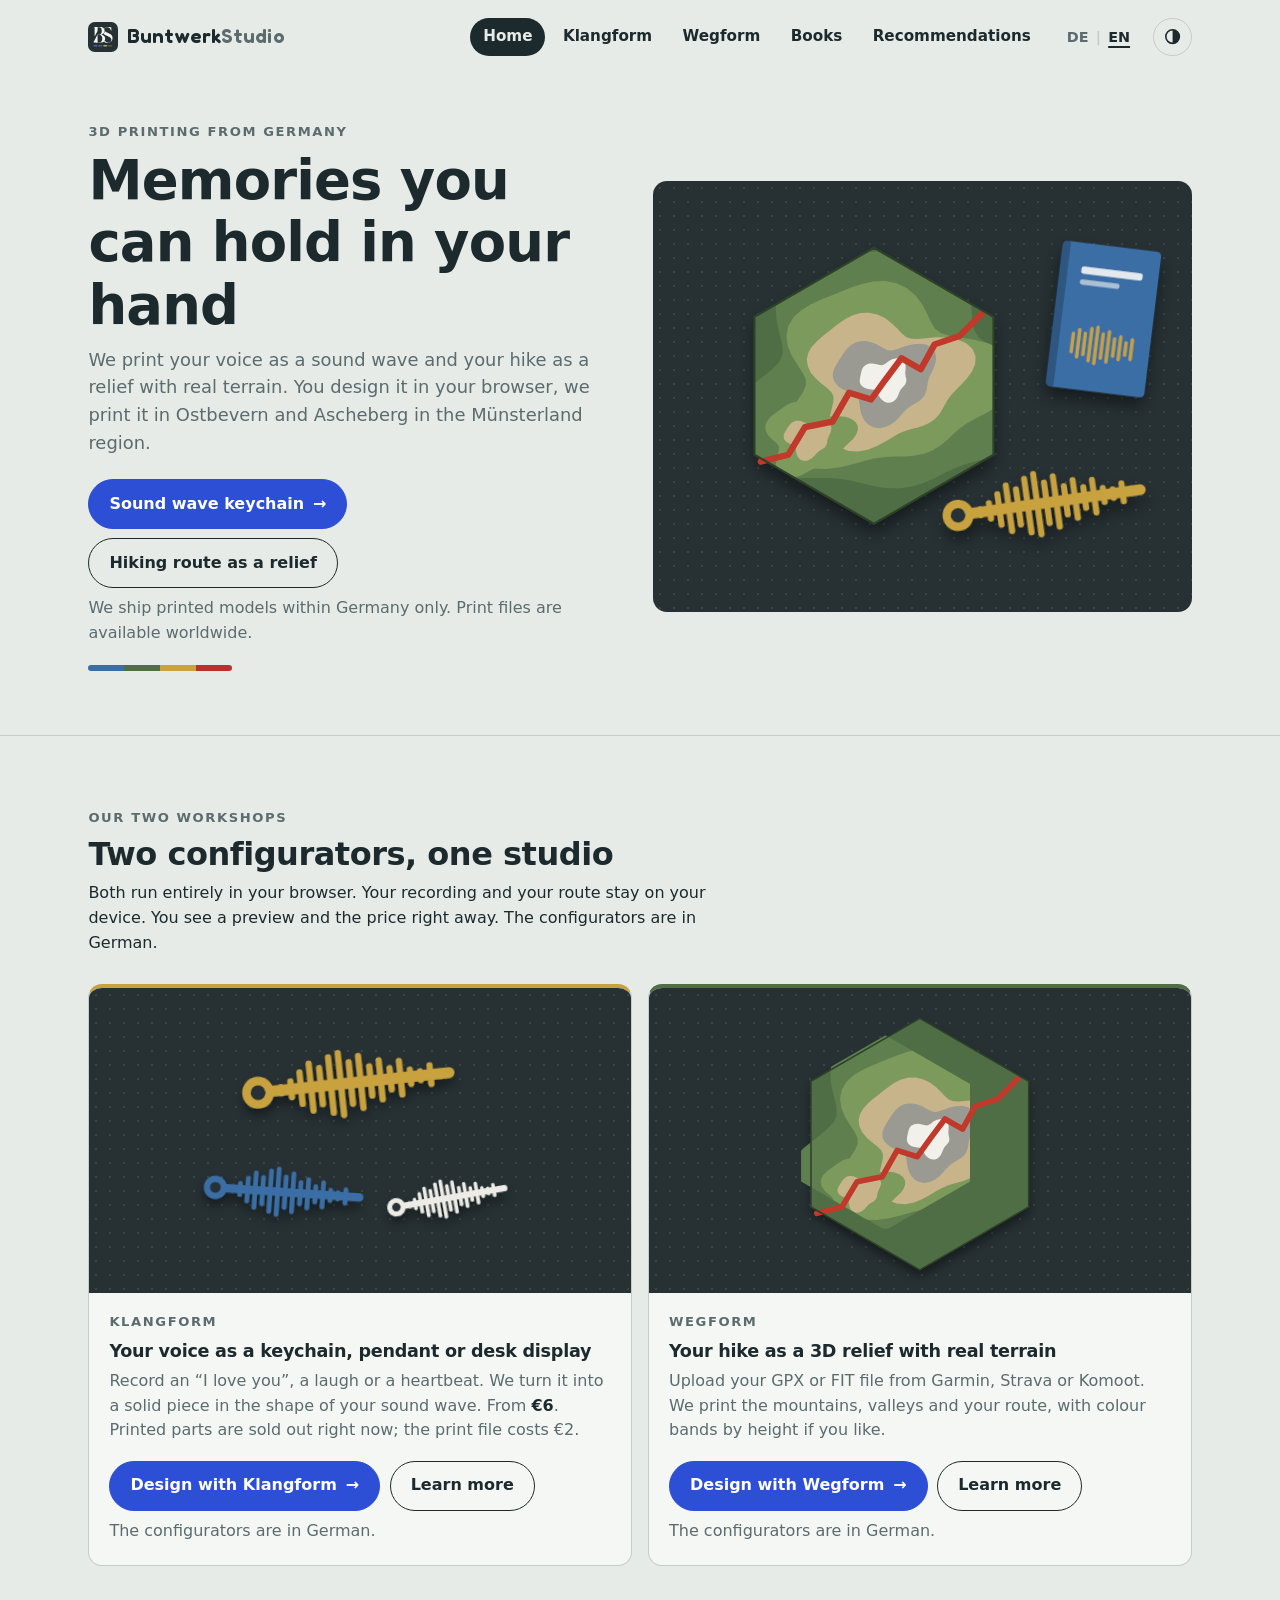
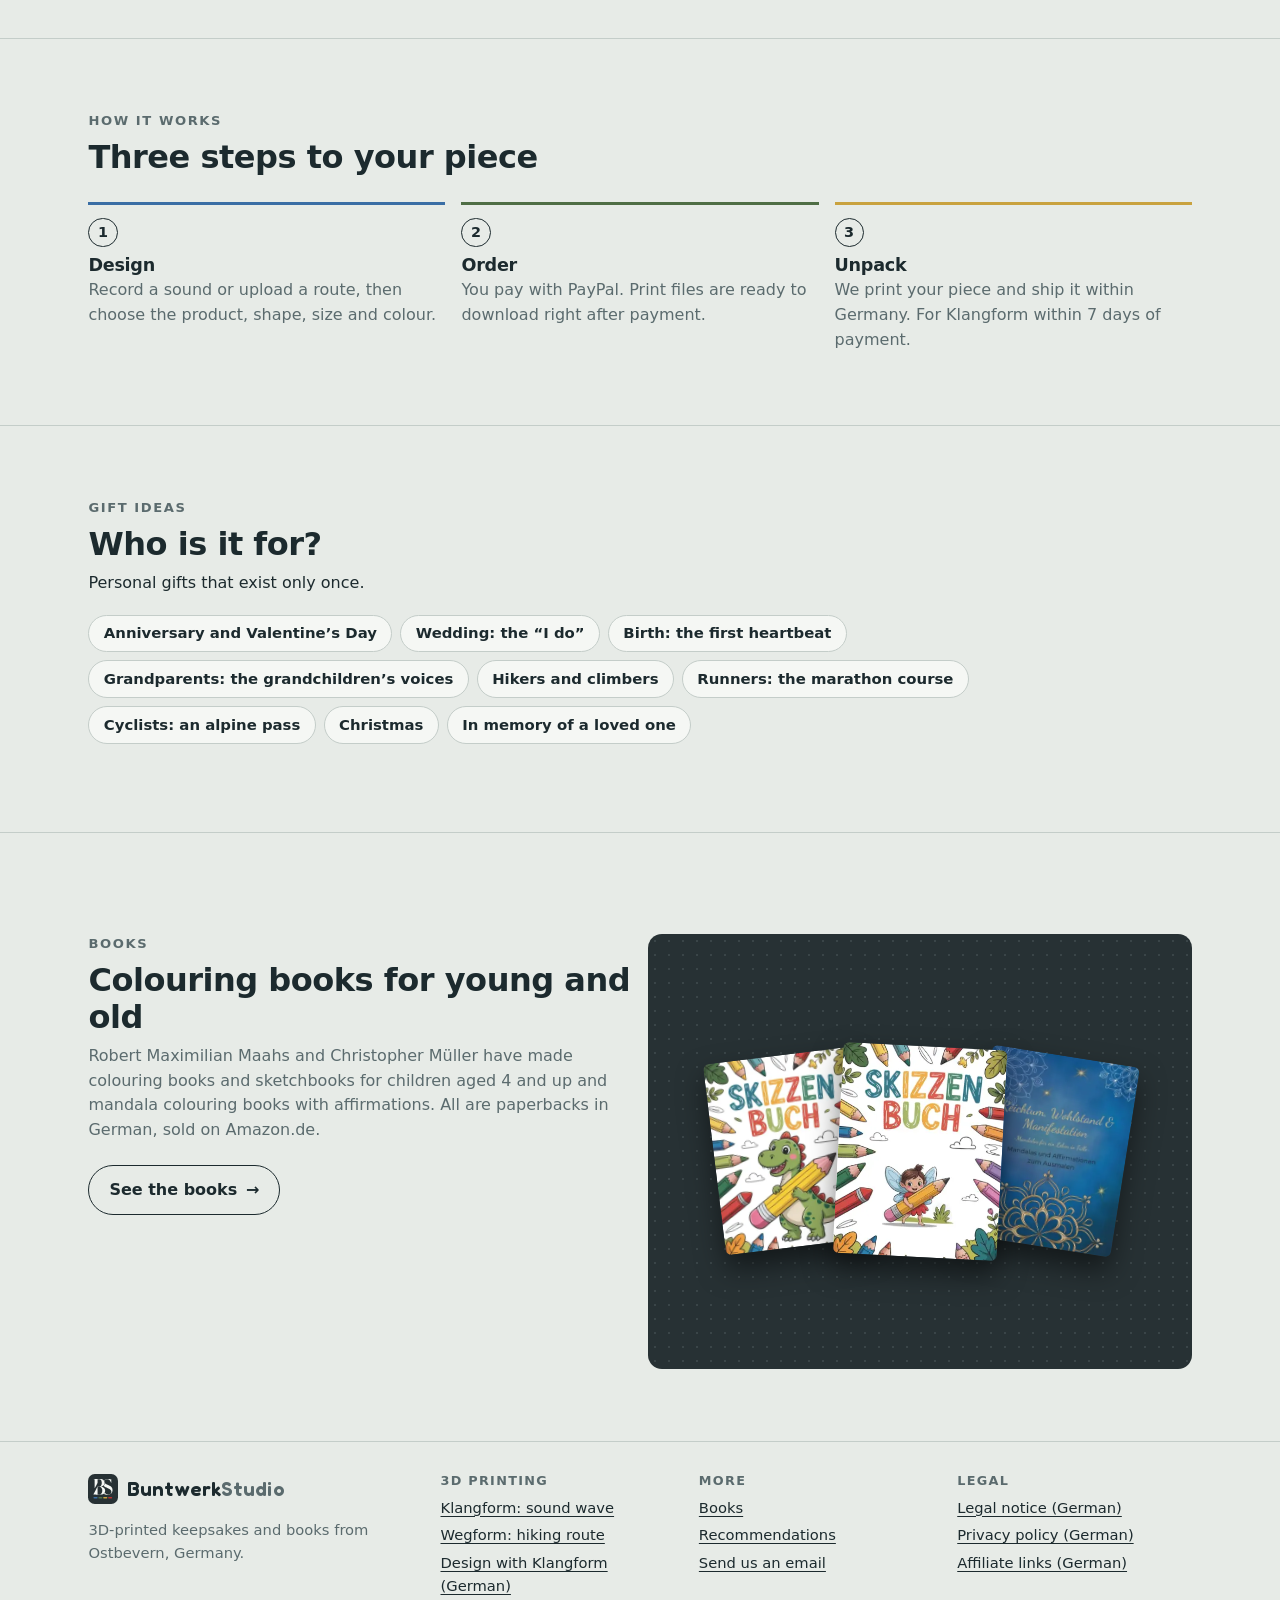
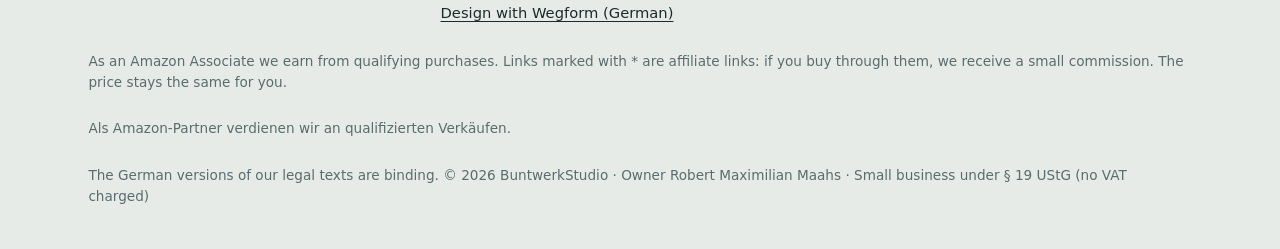
==== en/index.html @ b264e9e4 "B7: Englische Seiten unter /en/, Schalter DE | EN (js/sprache.js), hreflang und Sitemap (= Klangform" ====
<!doctype html>
<html lang="en">
<head>
  <meta charset="utf-8">
  <meta name="viewport" content="width=device-width, initial-scale=1">
  <meta http-equiv="Content-Security-Policy" content="default-src 'self'; img-src 'self' data:; style-src 'self'; script-src 'self'; font-src 'self'; form-action 'none'; base-uri 'self'">
  <meta name="referrer" content="strict-origin-when-cross-origin">
  <title>BuntwerkStudio – sound waves and hiking routes as 3D prints</title>
  <meta name="description" content="Personalised 3D-printed gifts from Germany: your voice as a sound wave keychain (Klangform) and your hiking route as a 3D relief (Wegform). Plus colouring books for children and adults.">
  <meta name="robots" content="index, follow, max-image-preview:large">
  <link rel="canonical" href="https://buntwerkstudio.github.io/en/">
  <link rel="alternate" hreflang="de" href="https://buntwerkstudio.github.io/">
  <link rel="alternate" hreflang="en" href="https://buntwerkstudio.github.io/en/">
  <link rel="alternate" hreflang="x-default" href="https://buntwerkstudio.github.io/">
  <meta property="og:type" content="website">
  <meta property="og:locale" content="en_GB">
  <meta property="og:site_name" content="BuntwerkStudio">
  <meta property="og:title" content="BuntwerkStudio – sound waves and hiking routes as 3D prints">
  <meta property="og:description" content="Personalised 3D-printed gifts from Germany: your voice as a sound wave keychain (Klangform) and your hiking route as a 3D relief (Wegform). Plus colouring books for children and adults.">
  <meta property="og:url" content="https://buntwerkstudio.github.io/en/">
  <meta property="og:image" content="https://buntwerkstudio.github.io/img/vorschau.png">
  <meta property="og:image:width" content="1200">
  <meta property="og:image:height" content="630">
  <meta name="twitter:card" content="summary_large_image">
  <meta name="theme-color" content="#273134">
  <link rel="icon" href="/img/logo.svg">
  <link rel="preload" href="../fonts/fredoka-600.woff" as="font" type="font/woff" crossorigin>
  <script src="../js/thema.js"></script>
  <link rel="stylesheet" href="../css/style.css">
  <script type="application/ld+json">{"@context":"https://schema.org","@type":"Organization","@id":"https://buntwerkstudio.github.io/#organisation","name":"BuntwerkStudio","url":"https://buntwerkstudio.github.io/","logo":"https://buntwerkstudio.github.io/img/logo.png","email":"buntwerkstudio@gmail.com","founder":{"@type":"Person","name":"Robert Maximilian Maahs"},"address":{"@type":"PostalAddress","streetAddress":"Zum Fuchsbau 7","postalCode":"48346","addressLocality":"Ostbevern","addressRegion":"Nordrhein-Westfalen","addressCountry":"DE"},"brand":[{"@type":"Brand","name":"Klangform"},{"@type":"Brand","name":"Wegform"}],"sameAs":["https://klangform.netlify.app/","https://tracks-and-trails.netlify.app/"],"description":"3D-printed personalised keepsakes and books from Ostbevern, Germany."}</script><script type="application/ld+json">{"@context":"https://schema.org","@type":"WebSite","name":"BuntwerkStudio","url":"https://buntwerkstudio.github.io/en/","inLanguage":"en","publisher":{"@id":"https://buntwerkstudio.github.io/#organisation"}}</script>
</head>
<body>
<header class="huelle kopfzeile"><a class="wortmarke" href="./" aria-label="BuntwerkStudio – Home"><svg viewBox="0 0 320 320" aria-hidden="true"><rect width="320" height="320" rx="72" fill="#273134"/><path transform="translate(58 52) scale(.388)" fill="#f5f7f4" d="M369.5 1.1C341.8 5.3 320 16.7 300.1 37.3C295.1 42.5 295.2 43.6 300.6 49.3L304.1 53L308.9 45.8C311.5 41.8 317.3 35.1 321.7 30.9C339.4 14 360.9 7 386.1 9.8C398.3 11.1 406.1 13.4 417.4 19.1C443.4 32 467.1 60.8 481.6 96.9C485.3 106.2 486.1 107.5 488.4 107.8C489.9 108 491.2 107.6 491.5 106.8C491.8 106.1 491.6 83.3 491.2 56.2L490.5 6.9L484.5 12C480.8 15.2 478 16.8 477 16.4C467.3 12.6 440.9 5.4 426.5 2.8C414 0.5 379.7 -0.5 369.5 1.1ZM79.8 3.8C1.2 4 0 4 0 6C0 7.8 0.8 8 16.2 8.2L32.5 8.5L32.8 133.4C32.9 202.2 33.4 258.8 33.8 259.2C34.2 259.6 39.9 249.5 46.5 236.7C67.6 195.4 89.6 152.9 105.1 123.9L114 107.2L114 57.6L114 8L132.8 8C161.5 8 175.9 11.2 189.9 20.4C212.5 35.5 225.1 60.6 228.2 97.2C232 143 217.9 183.3 192 200.5C177.8 209.9 163 213 131.6 213C117.3 213 112 213.3 111.2 214.2C110.2 215.4 107.6 220.5 87 260.5C81.9 270.4 75.6 282.6 73 287.5C62.4 307.7 0 431.9 0 432.8C0 434.4 88 435.2 152.5 434.1C211.4 433.1 212.7 433.1 225 430.5C254.2 424.4 273.5 415.4 290.5 399.8C302.5 388.8 310.3 376.6 315.8 360.4C320.7 346.1 321.4 340.9 321.4 322.5C321.4 307.9 321.1 304.2 319.1 296.5C307.4 251.9 269.7 222.7 215.5 216.4C198.2 214.4 194.9 213.7 200.5 213.3C214.9 212.2 237.5 205.4 252.4 197.7C287.8 179.6 306 148.4 306 105.9C306 90.2 304.1 79.3 299.2 67.3C285.2 33 254.7 11.6 211.5 6C193 3.6 180.8 3.4 79.8 3.8ZM172 219.4C203 227.6 221.3 242.9 233.3 270.9C240.4 287.2 243 301.3 243 323C243 346.6 239.6 363.6 231.4 380.9C221.1 402.8 206.7 416.6 186 424.3C174.4 428.6 162.6 430 137.1 430L114 430L114 324.2C114 266 114.3 218 114.8 217.6C115.2 217.2 126.8 217 140.5 217.2C159.8 217.6 167 218.1 172 219.4ZM315.5 122C313.4 143.4 303.2 166.5 288.4 182.9C286 185.6 284 188.4 284 189.2C284 192.9 298.7 206.3 314.1 216.6C322 221.8 340.8 231.6 356.5 238.7C360.4 240.4 366.5 243.2 370.3 244.9C374 246.6 385.9 251.8 396.8 256.6C437.1 274.4 454.8 284.6 468.5 298.4C485.6 315.5 493.3 332.1 493.4 352C493.6 386.1 470 413.6 431.5 424.2C426.5 425.6 419.8 426.2 408 426.6C393.5 427.1 390.4 426.9 382 425C357.2 419.4 333.6 404 320.9 384.9L316.5 378.3L310 389.3C306 396.1 300.7 403.4 296.2 408.2L288.8 416L291.7 417.1C299.3 420.1 319.6 426.3 329 428.5C347.4 432.8 355.2 433.9 373.4 435.2C418 438.1 450.4 430.3 476.9 410.1C508.8 385.7 525.2 349.1 525.2 302.5C525.1 271.9 517.8 249.8 500.6 228.3C485.6 209.7 464.4 195.7 430 181.7C425.3 179.8 414.1 175.2 405 171.6C383.3 162.8 356.7 149.6 345.5 142.2C336.3 136.1 324.8 125.6 319.3 118.5L316.2 114.6L315.5 122Z"/><rect x="58" y="246" width="44" height="14" rx="7" fill="#3a6ea5"/><rect x="110" y="246" width="44" height="14" rx="7" fill="#4f6e45"/><rect x="162" y="246" width="44" height="14" rx="7" fill="#c9a23f"/><rect x="214" y="246" width="44" height="14" rx="7" fill="#b8312f"/></svg><span>Buntwerk<b>Studio</b></span></a><nav class="menue" aria-label="Main menu"><a href="./" aria-current="page">Home</a><a href="sound-wave-keychain.html">Klangform</a><a href="hiking-route-3d-relief.html">Wegform</a><a href="books.html">Books</a><a href="recommendations.html">Recommendations</a></nav><nav class="sprache" aria-label="Sprache / Language"><a href="../" lang="de" hreflang="de" data-sprache="de" title="Deutsch">DE</a><span aria-hidden="true">|</span><a href="./" lang="en" hreflang="en" data-sprache="en" title="English" aria-current="true">EN</a></nav></header>
<main>
<section class="huelle held">
  <div>
    <p class="marke">3D printing from Germany</p>
    <h1>Memories you can hold in your hand</h1>
    <p class="einleitung">We print your voice as a sound wave and your hike as a relief with real terrain. You design it in your browser, we print it in Ostbevern and Ascheberg in the <span lang="de">Münsterland</span> region.</p>
    <div class="knoepfe">
      <a class="haupt" href="sound-wave-keychain.html">Sound wave keychain <span class="pfeil" aria-hidden="true">→</span></a>
      <a class="zweit" href="hiking-route-3d-relief.html">Hiking route as a relief</a>
    </div>
    <p class="leise">We ship printed models within Germany only. Print files are available worldwide.</p>
    <div class="streifen" aria-hidden="true"><i></i><i></i><i></i><i></i></div>
  </div>
  <div class="bett"><svg viewBox="0 0 500 400" role="img" xmlns="http://www.w3.org/2000/svg"><title>3D-printed hiking relief, sound wave keychain and book on a print bed</title><defs><filter id="schatten" x="-20%" y="-20%" width="140%" height="150%"><feDropShadow dx="0" dy="9" stdDeviation="8" flood-color="#000" flood-opacity=".45"/></filter></defs><clipPath id="sechs"><polygon points="315.9,254.0 205.0,318.0 94.1,254.0 94.1,126.0 205.0,62.0 315.9,126.0"/></clipPath><polygon points="315.9,254.0 205.0,318.0 94.1,254.0 94.1,126.0 205.0,62.0 315.9,126.0" fill="#4f6e45" filter="url(#schatten)"/><g clip-path="url(#sechs)"><polygon points="368.2,183.6 377.7,196.7 381.1,210.6 377.7,224.0 368.2,235.5 354.2,244.5 338.0,250.9 321.6,255.2 306.5,258.4 293.4,261.7 282.0,265.6 271.8,270.3 261.7,275.5 251.0,280.3 239.5,283.7 227.5,285.3 215.2,284.8 203.3,282.7 191.9,279.9 180.5,277.4 168.6,275.9 155.3,275.5 140.2,275.7 123.2,275.5 105.4,273.6 88.5,268.9 74.5,260.7 65.4,249.3 62.5,235.5 66.0,220.7 74.7,206.5 86.7,194.0 99.4,183.6 110.2,175.1 117.4,167.6 120.4,160.0 119.8,151.2 117.2,140.6 114.5,128.4 113.8,115.3 116.4,102.6 122.8,91.3 132.7,82.3 145.1,75.9 158.8,71.8 173.0,69.3 187.1,67.5 201.1,65.9 215.2,64.4 229.7,63.4 244.3,63.8 258.6,66.5 271.5,72.3 282.0,81.1 289.5,92.5 293.7,105.2 295.5,117.8 296.3,129.1 298.0,138.2 302.5,145.4 310.9,151.1 323.2,156.7 338.4,163.5 354.2,172.4" fill="#5f7f4f"/><polygon points="340.6,183.6 336.6,193.4 328.9,202.1 319.1,209.4 308.8,215.4 299.2,220.4 291.0,225.1 284.2,230.0 278.2,235.3 272.4,240.7 266.0,245.9 258.7,250.3 250.5,253.4 241.7,255.0 232.7,255.6 223.9,255.6 215.2,256.0 206.4,257.2 196.8,259.5 186.1,262.5 173.9,265.5 160.7,267.2 147.5,266.7 135.6,263.2 126.4,256.5 121.0,247.0 119.9,235.9 122.5,224.2 127.8,213.3 133.9,203.8 139.1,196.0 141.9,189.5 141.7,183.6 138.6,177.4 133.8,170.3 128.8,162.1 125.0,153.0 123.8,143.5 125.6,134.5 130.4,126.5 137.6,119.9 146.2,114.6 155.5,110.3 165.0,106.5 174.4,102.7 183.9,98.9 193.9,95.6 204.4,93.3 215.2,92.9 225.9,94.9 235.6,99.5 243.8,106.4 250.0,114.8 254.5,123.4 258.0,131.1 261.8,137.1 267.0,141.1 274.8,143.5 285.2,145.2 297.9,147.3 311.6,150.9 324.3,156.5 334.2,164.2 339.8,173.5" fill="#7d9a5d"/><polygon points="291.0,183.6 285.7,189.3 280.6,194.3 276.5,198.8 273.3,203.3 270.7,207.9 268.1,212.6 265.1,217.1 261.1,221.2 256.2,224.6 250.7,227.1 244.8,228.9 238.9,230.4 233.2,232.2 227.6,234.6 221.8,237.9 215.2,241.9 207.7,246.0 199.3,249.4 190.3,251.1 181.4,250.6 173.6,247.4 167.8,241.8 164.4,234.4 163.4,226.1 164.3,217.9 166.0,210.6 167.4,204.6 167.4,199.8 165.6,196.0 161.8,192.3 156.7,188.3 151.3,183.6 146.6,178.1 143.6,171.9 142.7,165.6 144.1,159.4 147.4,153.9 151.9,148.9 157.0,144.4 162.3,140.2 167.6,136.0 173.0,131.8 178.9,127.8 185.4,124.5 192.6,122.5 200.3,122.2 208.1,123.8 215.2,127.2 221.4,131.9 226.6,136.9 230.8,141.5 234.9,144.7 239.5,146.3 245.5,146.5 253.1,145.8 262.3,145.0 272.4,145.2 282.2,146.9 290.6,150.6 296.5,156.0 299.3,162.7 298.9,170.0 295.8,177.1" fill="#c8b48a"/><polygon points="255.9,183.6 255.0,186.8 254.5,190.0 254.0,193.2 253.1,196.5 251.6,199.5 249.3,202.3 246.4,204.6 243.2,206.5 240.0,208.4 237.0,210.3 234.2,212.7 231.5,215.7 228.4,219.2 224.8,222.9 220.4,226.2 215.2,228.6 209.7,229.5 204.3,228.6 199.6,225.9 195.9,221.9 193.5,216.9 192.2,211.8 191.6,207.2 191.0,203.5 189.8,200.7 187.7,198.7 184.5,197.1 180.5,195.4 176.1,193.3 172.1,190.6 169.0,187.3 167.2,183.6 166.7,179.7 167.5,175.8 169.1,172.1 171.2,168.6 173.3,165.2 175.5,161.8 177.8,158.4 180.5,155.1 183.7,152.1 187.7,149.8 192.4,148.6 197.5,148.5 202.7,149.6 207.5,151.5 211.7,153.8 215.2,155.9 218.4,157.1 221.6,157.3 225.3,156.3 229.9,154.7 235.3,152.8 241.5,151.4 247.9,151.0 253.7,152.0 258.4,154.5 261.5,158.3 262.7,162.8 262.4,167.6 261.0,172.2 259.1,176.5 257.2,180.2" fill="#9a9a92"/><polygon points="235.0,183.6 235.1,185.2 234.8,186.8 234.2,188.3 233.2,189.7 232.1,191.0 230.9,192.2 229.9,193.5 229.1,194.9 228.3,196.7 227.5,198.7 226.5,200.8 225.0,202.9 223.0,204.6 220.6,205.6 217.9,205.7 215.2,205.0 212.9,203.4 210.9,201.4 209.5,199.2 208.4,197.2 207.4,195.6 206.4,194.5 205.0,193.8 203.2,193.5 201.0,193.2 198.6,192.7 196.3,191.9 194.4,190.7 192.9,189.1 192.1,187.4 191.8,185.5 192.0,183.6 192.3,181.7 192.7,179.9 193.0,178.1 193.5,176.2 194.1,174.4 195.2,172.6 196.7,171.1 198.7,170.0 201.0,169.4 203.6,169.4 206.2,169.7 208.5,170.3 210.5,170.8 212.2,171.0 213.7,170.6 215.2,169.7 217.1,168.3 219.3,166.8 221.9,165.5 224.8,164.6 227.7,164.5 230.3,165.1 232.3,166.6 233.6,168.5 234.3,170.8 234.4,173.1 234.3,175.3 234.1,177.2 234.1,178.9 234.3,180.5 234.6,182.0" fill="#f1f0ea"/><polygon points="186.2,238.6 183.2,241.8 180.2,244.6 177.6,247.1 175.6,249.5 173.9,252.0 172.5,254.5 170.8,257.0 168.7,259.3 166.1,261.2 163.1,262.7 159.9,263.7 156.6,264.5 153.4,265.3 150.3,266.4 147.1,267.9 143.6,269.9 139.5,272.1 135.0,274.0 130.0,275.2 125.1,275.2 120.6,273.9 117.1,271.1 114.9,267.2 114.1,262.8 114.5,258.2 115.5,254.0 116.6,250.5 117.0,247.7 116.4,245.4 114.8,243.3 112.3,241.2 109.4,238.6 106.7,235.7 104.8,232.3 104.1,228.8 104.6,225.4 106.2,222.3 108.6,219.5 111.4,217.0 114.4,214.8 117.4,212.5 120.5,210.3 123.7,208.1 127.2,206.3 131.1,205.0 135.3,204.6 139.5,205.2 143.6,206.9 147.1,209.4 150.0,212.2 152.3,214.9 154.5,217.0 156.8,218.3 159.8,218.7 163.7,218.6 168.4,218.2 173.9,218.2 179.4,219.0 184.3,220.8 188.0,223.6 189.9,227.1 190.1,231.0 188.7,235.0" fill="#7d9a5d"/><polygon points="162.3,238.6 161.9,240.1 161.7,241.6 161.5,243.1 161.1,244.6 160.3,246.0 159.3,247.3 158.0,248.3 156.5,249.2 155.0,250.1 153.6,251.0 152.3,252.1 151.0,253.5 149.6,255.1 148.0,256.8 145.9,258.3 143.6,259.4 141.0,259.8 138.5,259.4 136.3,258.2 134.6,256.3 133.5,254.0 132.9,251.7 132.6,249.6 132.4,247.8 131.8,246.5 130.9,245.6 129.4,244.9 127.5,244.1 125.5,243.1 123.6,241.9 122.2,240.4 121.4,238.6 121.2,236.8 121.5,235.0 122.3,233.3 123.2,231.7 124.2,230.2 125.2,228.6 126.3,227.0 127.5,225.5 129.0,224.1 130.9,223.1 133.0,222.5 135.4,222.4 137.7,222.9 140.0,223.8 141.9,224.9 143.6,225.8 145.0,226.4 146.5,226.5 148.2,226.1 150.3,225.3 152.8,224.4 155.7,223.8 158.6,223.6 161.3,224.1 163.5,225.2 164.9,226.9 165.5,229.0 165.3,231.2 164.7,233.4 163.8,235.3 163.0,237.1" fill="#c8b48a"/></g><path d="M100.0,260.4 L125.6,254.0 L141.0,228.4 L166.6,223.3 L182.0,196.4 L202.4,202.8 L215.2,184.9 L230.6,164.4 L248.5,174.6 L261.3,151.6 L284.4,143.9 L304.8,123.4" fill="none" stroke="#c0392b" stroke-width="5.8" stroke-linecap="round" stroke-linejoin="round"/><polygon points="315.9,254.0 205.0,318.0 94.1,254.0 94.1,126.0 205.0,62.0 315.9,126.0" fill="none" stroke="#2e4229" stroke-width="2"/><g transform="rotate(-8 363 299)" filter="url(#schatten)"><g fill="#c9a23f"><circle cx="282.3" cy="299.0" r="14.3"/><rect x="283.6" y="294.0" width="174.4" height="9.9" rx="5.0"/><rect x="300.6" y="293.4" width="5.5" height="11.2" rx="2.8"/><rect x="309.4" y="289.1" width="5.5" height="19.8" rx="2.8"/><rect x="318.3" y="281.9" width="5.5" height="34.1" rx="2.8"/><rect x="327.2" y="274.8" width="5.5" height="48.4" rx="2.8"/><rect x="336.1" y="279.8" width="5.5" height="38.4" rx="2.8"/><rect x="344.9" y="271.1" width="5.5" height="55.8" rx="2.8"/><rect x="353.8" y="268.0" width="5.5" height="62.0" rx="2.8"/><rect x="362.7" y="277.3" width="5.5" height="43.4" rx="2.8"/><rect x="371.6" y="272.6" width="5.5" height="52.7" rx="2.8"/><rect x="380.5" y="282.9" width="5.5" height="32.2" rx="2.8"/><rect x="389.3" y="278.5" width="5.5" height="40.9" rx="2.8"/><rect x="398.2" y="286.6" width="5.5" height="24.8" rx="2.8"/><rect x="407.1" y="281.0" width="5.5" height="36.0" rx="2.8"/><rect x="416.0" y="289.7" width="5.5" height="18.6" rx="2.8"/><rect x="424.9" y="292.2" width="5.5" height="13.6" rx="2.8"/><rect x="433.7" y="287.8" width="5.5" height="22.3" rx="2.8"/><rect x="442.6" y="294.0" width="5.5" height="9.9" rx="2.8"/></g><circle cx="282.3" cy="299.0" r="6.8" fill="#273134"/></g><g transform="rotate(7 418 128)" filter="url(#schatten)"><rect x="372" y="60" width="92" height="136" rx="4" fill="#3a6ea5"/><rect x="372" y="60" width="7.4" height="136" rx="2" fill="#000" opacity=".22"/><rect x="392.2" y="81.8" width="57.0" height="6.8" rx="2" fill="#f5f7f4" opacity=".9"/><rect x="392.2" y="94.0" width="36.8" height="4.8" rx="2" fill="#f5f7f4" opacity=".6"/><g transform="translate(390.4 134.8) scale(0.613)" fill="#c9a23f"><rect x="0" y="13.5" width="5" height="33.0" rx="2.5"/><rect x="9" y="6.599999999999998" width="5" height="46.8" rx="2.5"/><rect x="18" y="11.399999999999999" width="5" height="37.2" rx="2.5"/><rect x="27" y="3.0" width="5" height="54.0" rx="2.5"/><rect x="36" y="0.0" width="5" height="60.0" rx="2.5"/><rect x="45" y="9.0" width="5" height="42.0" rx="2.5"/><rect x="54" y="4.5" width="5" height="51.0" rx="2.5"/><rect x="63" y="14.399999999999999" width="5" height="31.2" rx="2.5"/><rect x="72" y="10.2" width="5" height="39.6" rx="2.5"/><rect x="81" y="18.0" width="5" height="24.0" rx="2.5"/><rect x="90" y="12.600000000000001" width="5" height="34.8" rx="2.5"/></g></g></svg></div>
</section>

<section class="abschnitt"><div class="huelle">
  <div class="kopf-abschnitt"><p class="marke">Our two workshops</p>
    <h2>Two configurators, one studio</h2>
    <p>Both run entirely in your browser. Your recording and your route stay on your device. You see a preview and the price right away. The configurators are in German.</p></div>
  <div class="karten">
    <article class="karte karte-oben gold">
      <div class="bett"><svg viewBox="0 0 500 400" role="img" xmlns="http://www.w3.org/2000/svg"><title>Keychains in the shape of a sound wave</title><defs><filter id="schatten" x="-20%" y="-20%" width="140%" height="150%"><feDropShadow dx="0" dy="9" stdDeviation="8" flood-color="#000" flood-opacity=".45"/></filter></defs><g transform="rotate(-6 235 125)" filter="url(#schatten)"><g fill="#c9a23f"><circle cx="115.8" cy="125.0" r="20.8"/><rect x="117.7" y="117.8" width="257.3" height="14.4" rx="7.2"/><rect x="142.2" y="116.9" width="8.1" height="16.2" rx="4.1"/><rect x="155.4" y="110.6" width="8.1" height="28.8" rx="4.1"/><rect x="168.5" y="100.2" width="8.1" height="49.5" rx="4.1"/><rect x="181.7" y="89.9" width="8.1" height="70.2" rx="4.1"/><rect x="194.8" y="97.1" width="8.1" height="55.8" rx="4.1"/><rect x="207.9" y="84.5" width="8.1" height="81.0" rx="4.1"/><rect x="221.1" y="80.0" width="8.1" height="90.0" rx="4.1"/><rect x="234.2" y="93.5" width="8.1" height="63.0" rx="4.1"/><rect x="247.3" y="86.8" width="8.1" height="76.5" rx="4.1"/><rect x="260.5" y="101.6" width="8.1" height="46.8" rx="4.1"/><rect x="273.6" y="95.3" width="8.1" height="59.4" rx="4.1"/><rect x="286.7" y="107.0" width="8.1" height="36.0" rx="4.1"/><rect x="299.9" y="98.9" width="8.1" height="52.2" rx="4.1"/><rect x="313.0" y="111.5" width="8.1" height="27.0" rx="4.1"/><rect x="326.1" y="115.1" width="8.1" height="19.8" rx="4.1"/><rect x="339.3" y="108.8" width="8.1" height="32.4" rx="4.1"/><rect x="352.4" y="117.8" width="8.1" height="14.4" rx="4.1"/></g><circle cx="115.8" cy="125.0" r="9.8" fill="#273134"/></g><g transform="rotate(4 150 268)" filter="url(#schatten)"><g fill="#3a6ea5"><circle cx="60.2" cy="268.0" r="15.2"/><rect x="61.6" y="262.7" width="193.4" height="10.6" rx="5.3"/><rect x="79.7" y="262.1" width="6.1" height="11.9" rx="3.1"/><rect x="89.6" y="257.4" width="6.1" height="21.1" rx="3.1"/><rect x="99.5" y="249.8" width="6.1" height="36.3" rx="3.1"/><rect x="109.4" y="242.3" width="6.1" height="51.5" rx="3.1"/><rect x="119.3" y="247.5" width="6.1" height="40.9" rx="3.1"/><rect x="129.2" y="238.3" width="6.1" height="59.4" rx="3.1"/><rect x="139.1" y="235.0" width="6.1" height="66.0" rx="3.1"/><rect x="149.0" y="244.9" width="6.1" height="46.2" rx="3.1"/><rect x="158.9" y="239.9" width="6.1" height="56.1" rx="3.1"/><rect x="168.8" y="250.8" width="6.1" height="34.3" rx="3.1"/><rect x="178.7" y="246.2" width="6.1" height="43.6" rx="3.1"/><rect x="188.6" y="254.8" width="6.1" height="26.4" rx="3.1"/><rect x="198.5" y="248.9" width="6.1" height="38.3" rx="3.1"/><rect x="208.4" y="258.1" width="6.1" height="19.8" rx="3.1"/><rect x="218.3" y="260.7" width="6.1" height="14.5" rx="3.1"/><rect x="228.3" y="256.1" width="6.1" height="23.8" rx="3.1"/><rect x="238.2" y="262.7" width="6.1" height="10.6" rx="3.1"/></g><circle cx="60.2" cy="268.0" r="7.2" fill="#273134"/></g><g transform="rotate(-10 365 276)" filter="url(#schatten)"><g fill="#ecebe6"><circle cx="297.0" cy="276.0" r="12.0"/><rect x="298.1" y="271.8" width="146.9" height="8.3" rx="4.2"/><rect x="312.3" y="271.3" width="4.6" height="9.4" rx="2.3"/><rect x="319.8" y="267.7" width="4.6" height="16.6" rx="2.3"/><rect x="327.3" y="261.7" width="4.6" height="28.6" rx="2.3"/><rect x="334.8" y="255.7" width="4.6" height="40.6" rx="2.3"/><rect x="342.2" y="259.9" width="4.6" height="32.2" rx="2.3"/><rect x="349.7" y="252.6" width="4.6" height="46.8" rx="2.3"/><rect x="357.2" y="250.0" width="4.6" height="52.0" rx="2.3"/><rect x="364.7" y="257.8" width="4.6" height="36.4" rx="2.3"/><rect x="372.2" y="253.9" width="4.6" height="44.2" rx="2.3"/><rect x="379.7" y="262.5" width="4.6" height="27.0" rx="2.3"/><rect x="387.1" y="258.8" width="4.6" height="34.3" rx="2.3"/><rect x="394.6" y="265.6" width="4.6" height="20.8" rx="2.3"/><rect x="402.1" y="260.9" width="4.6" height="30.2" rx="2.3"/><rect x="409.6" y="268.2" width="4.6" height="15.6" rx="2.3"/><rect x="417.1" y="270.3" width="4.6" height="11.4" rx="2.3"/><rect x="424.6" y="266.6" width="4.6" height="18.7" rx="2.3"/><rect x="432.1" y="271.8" width="4.6" height="8.3" rx="2.3"/></g><circle cx="297.0" cy="276.0" r="5.7" fill="#273134"/></g></svg></div>
      <div class="karte-text">
        <p class="marke">Klangform</p>
        <h3>Your voice as a keychain, pendant or desk display</h3>
        <p>Record an “I love you”, a laugh or a heartbeat. We turn it into a solid piece in the shape of your sound wave. From <span class="preis">€6</span>. Printed parts are sold out right now; the print file costs €2.</p>
        <div class="knoepfe">
          <a class="haupt" href="https://klangform.netlify.app/" rel="noopener" hreflang="de">Design with Klangform <span class="pfeil" aria-hidden="true">→</span></a>
          <a class="zweit" href="sound-wave-keychain.html">Learn more</a>
        </div>
        <p class="leise">The configurators are in German.</p>
      </div>
    </article>
    <article class="karte karte-oben gruen">
      <div class="bett"><svg viewBox="0 0 500 400" role="img" xmlns="http://www.w3.org/2000/svg"><title>Relief of a hiking route with colour bands by height and a red route</title><defs><filter id="schatten" x="-20%" y="-20%" width="140%" height="150%"><feDropShadow dx="0" dy="9" stdDeviation="8" flood-color="#000" flood-opacity=".45"/></filter></defs><clipPath id="sechs"><polygon points="392.9,287.5 250.0,370.0 107.1,287.5 107.1,122.5 250.0,40.0 392.9,122.5"/></clipPath><polygon points="392.9,287.5 250.0,370.0 107.1,287.5 107.1,122.5 250.0,40.0 392.9,122.5" fill="#4f6e45" filter="url(#schatten)"/><g clip-path="url(#sechs)"><polygon points="460.4,196.8 472.6,213.7 477.0,231.6 472.6,248.8 460.3,263.7 442.4,275.3 421.5,283.5 400.3,289.0 380.8,293.2 363.9,297.4 349.3,302.4 336.1,308.5 323.0,315.2 309.3,321.3 294.5,325.8 278.9,327.8 263.2,327.2 247.9,324.5 233.1,320.9 218.5,317.7 203.1,315.7 186.0,315.2 166.4,315.5 144.6,315.3 121.7,312.8 99.8,306.7 81.8,296.1 70.1,281.4 66.3,263.6 70.8,244.6 82.1,226.3 97.6,210.1 113.9,196.8 127.8,185.8 137.1,176.2 141.0,166.4 140.2,155.0 136.8,141.3 133.4,125.6 132.5,108.8 135.8,92.3 144.1,77.7 156.8,66.2 172.7,57.9 190.4,52.7 208.7,49.4 226.9,47.1 245.0,45.1 263.2,43.1 281.8,41.8 300.7,42.3 319.0,45.8 335.7,53.2 349.3,64.6 358.9,79.3 364.4,95.6 366.7,111.9 367.7,126.4 369.9,138.3 375.7,147.5 386.5,154.9 402.4,162.1 421.9,170.9 442.4,182.3" fill="#5f7f4f"/><polygon points="424.8,196.8 419.6,209.4 409.8,220.7 397.1,230.1 383.8,237.7 371.4,244.2 360.8,250.2 352.0,256.5 344.4,263.3 336.9,270.4 328.7,277.1 319.3,282.7 308.6,286.7 297.3,288.8 285.7,289.5 274.4,289.6 263.2,290.0 251.8,291.6 239.5,294.5 225.6,298.5 209.9,302.3 192.9,304.5 175.9,303.9 160.5,299.3 148.7,290.7 141.7,278.5 140.2,264.1 143.7,249.1 150.5,235.0 158.4,222.8 165.0,212.8 168.6,204.4 168.3,196.8 164.4,188.8 158.3,179.6 151.8,169.0 146.9,157.2 145.3,145.1 147.6,133.4 153.8,123.2 163.1,114.7 174.2,107.9 186.2,102.3 198.4,97.3 210.5,92.4 222.8,87.6 235.7,83.3 249.2,80.4 263.2,79.8 276.9,82.4 289.5,88.3 300.0,97.3 308.0,108.0 313.8,119.1 318.3,129.1 323.2,136.8 330.0,142.0 339.9,145.1 353.4,147.3 369.8,150.0 387.4,154.6 403.7,161.8 416.5,171.7 423.8,183.8" fill="#7d9a5d"/><polygon points="360.9,196.8 354.0,204.1 347.5,210.5 342.1,216.4 338.0,222.2 334.6,228.1 331.4,234.1 327.4,240.0 322.3,245.2 316.1,249.6 308.9,252.8 301.2,255.1 293.7,257.1 286.4,259.3 279.1,262.5 271.6,266.7 263.2,271.9 253.5,277.1 242.6,281.5 231.0,283.8 219.6,283.1 209.6,279.0 202.1,271.8 197.7,262.2 196.4,251.5 197.5,240.9 199.7,231.5 201.5,223.8 201.5,217.7 199.1,212.7 194.3,208.0 187.7,202.8 180.7,196.8 174.7,189.6 170.8,181.7 169.7,173.5 171.5,165.6 175.7,158.4 181.5,152.0 188.1,146.2 194.9,140.8 201.7,135.3 208.8,129.9 216.3,124.8 224.7,120.6 234.1,118.0 244.0,117.6 253.9,119.7 263.2,124.1 271.2,130.1 277.8,136.6 283.3,142.4 288.5,146.6 294.5,148.7 302.2,148.9 312.0,148.0 323.8,147.0 336.8,147.2 349.5,149.4 360.4,154.1 368.0,161.1 371.6,169.8 371.0,179.2 367.1,188.4" fill="#c8b48a"/><polygon points="315.6,196.8 314.5,200.9 313.8,205.0 313.2,209.2 312.0,213.3 310.0,217.3 307.1,220.8 303.4,223.8 299.3,226.3 295.1,228.7 291.3,231.2 287.7,234.3 284.1,238.1 280.2,242.6 275.5,247.4 269.8,251.7 263.2,254.7 256.1,255.9 249.1,254.8 243.0,251.3 238.3,246.1 235.2,239.7 233.5,233.2 232.7,227.2 232.0,222.4 230.5,218.8 227.7,216.2 223.6,214.1 218.4,212.0 212.8,209.3 207.6,205.8 203.5,201.6 201.2,196.8 200.7,191.7 201.7,186.7 203.8,182.0 206.4,177.5 209.2,173.1 212.0,168.7 215.0,164.3 218.4,160.0 222.6,156.2 227.7,153.2 233.8,151.6 240.3,151.5 247.0,152.9 253.2,155.4 258.6,158.4 263.2,161.0 267.3,162.6 271.4,162.8 276.2,161.6 282.0,159.4 289.1,157.0 297.1,155.2 305.3,154.7 312.8,156.1 318.9,159.3 322.8,164.1 324.4,169.9 324.0,176.1 322.2,182.1 319.7,187.5 317.3,192.4" fill="#9a9a92"/><polygon points="288.6,196.8 288.8,198.8 288.5,200.9 287.6,202.8 286.4,204.6 284.9,206.3 283.4,207.8 282.1,209.5 281.0,211.4 280.1,213.6 279.0,216.2 277.7,219.0 275.8,221.6 273.2,223.8 270.1,225.1 266.6,225.3 263.2,224.3 260.1,222.3 257.6,219.7 255.8,216.9 254.4,214.3 253.1,212.2 251.8,210.8 250.0,209.9 247.7,209.5 244.9,209.1 241.8,208.5 238.8,207.4 236.3,205.9 234.5,203.9 233.4,201.6 233.0,199.2 233.2,196.8 233.6,194.4 234.1,192.0 234.6,189.6 235.2,187.2 236.0,184.8 237.3,182.6 239.2,180.6 241.8,179.2 244.9,178.5 248.2,178.4 251.5,178.9 254.5,179.6 257.1,180.3 259.3,180.5 261.2,180.0 263.2,178.8 265.6,177.1 268.4,175.1 271.8,173.4 275.6,172.3 279.3,172.1 282.6,173.0 285.2,174.8 286.9,177.3 287.7,180.3 287.9,183.2 287.7,186.0 287.5,188.5 287.5,190.7 287.8,192.7 288.2,194.7" fill="#f1f0ea"/><polygon points="225.8,267.7 221.9,271.8 218.0,275.4 214.7,278.6 212.0,281.7 210.0,284.9 208.1,288.1 205.9,291.3 203.2,294.3 199.9,296.8 196.0,298.7 191.8,300.0 187.6,301.0 183.5,302.0 179.5,303.4 175.3,305.4 170.8,308.0 165.6,310.8 159.7,313.3 153.4,314.8 147.0,314.9 141.2,313.1 136.7,309.5 133.9,304.6 132.9,298.8 133.4,292.9 134.7,287.5 136.0,283.0 136.6,279.3 135.9,276.4 133.7,273.7 130.5,271.0 126.8,267.7 123.3,263.9 120.9,259.6 119.9,255.0 120.6,250.6 122.7,246.6 125.7,243.0 129.4,239.8 133.2,236.9 137.1,234.0 141.0,231.2 145.2,228.4 149.7,226.0 154.8,224.3 160.2,223.8 165.6,224.6 170.8,226.8 175.3,230.0 179.1,233.6 182.1,237.1 184.9,239.9 187.9,241.5 191.7,242.0 196.7,241.8 202.9,241.4 209.9,241.4 217.0,242.4 223.3,244.7 228.0,248.3 230.6,252.8 230.8,257.9 229.0,263.0" fill="#7d9a5d"/><polygon points="195.0,267.7 194.5,269.6 194.2,271.5 193.9,273.4 193.4,275.4 192.4,277.2 191.1,278.8 189.3,280.2 187.5,281.4 185.5,282.4 183.8,283.6 182.1,285.0 180.5,286.8 178.6,288.9 176.5,291.1 173.8,293.1 170.8,294.5 167.5,295.0 164.3,294.5 161.5,292.9 159.3,290.5 157.9,287.5 157.1,284.5 156.7,281.8 156.4,279.5 155.7,277.9 154.4,276.7 152.5,275.7 150.1,274.7 147.5,273.5 145.1,271.9 143.3,269.9 142.2,267.7 141.9,265.4 142.4,263.1 143.4,260.9 144.6,258.8 145.9,256.8 147.2,254.7 148.5,252.7 150.1,250.7 152.1,249.0 154.4,247.6 157.2,246.8 160.2,246.8 163.3,247.5 166.2,248.6 168.7,250.0 170.8,251.2 172.7,251.9 174.6,252.0 176.8,251.5 179.5,250.5 182.8,249.4 186.4,248.5 190.2,248.3 193.7,248.9 196.5,250.4 198.3,252.6 199.1,255.3 198.9,258.2 198.0,260.9 196.9,263.4 195.8,265.7" fill="#c8b48a"/></g><path d="M114.7,295.8 L147.7,287.5 L167.5,254.5 L200.5,247.9 L220.3,213.2 L246.7,221.5 L263.2,198.4 L283.0,172.0 L306.1,185.2 L322.6,155.5 L352.3,145.6 L378.7,119.2" fill="none" stroke="#c0392b" stroke-width="7.4" stroke-linecap="round" stroke-linejoin="round"/><polygon points="392.9,287.5 250.0,370.0 107.1,287.5 107.1,122.5 250.0,40.0 392.9,122.5" fill="none" stroke="#2e4229" stroke-width="2"/></svg></div>
      <div class="karte-text">
        <p class="marke">Wegform</p>
        <h3>Your hike as a 3D relief with real terrain</h3>
        <p>Upload your GPX or FIT file from Garmin, Strava or Komoot. We print the mountains, valleys and your route, with colour bands by height if you like.</p>
        <div class="knoepfe">
          <a class="haupt" href="https://tracks-and-trails.netlify.app/" rel="noopener" hreflang="de">Design with Wegform <span class="pfeil" aria-hidden="true">→</span></a>
          <a class="zweit" href="hiking-route-3d-relief.html">Learn more</a>
        </div>
        <p class="leise">The configurators are in German.</p>
      </div>
    </article>
  </div>
</div></section>

<section class="abschnitt"><div class="huelle">
  <div class="kopf-abschnitt"><p class="marke">How it works</p><h2>Three steps to your piece</h2></div>
  <ol class="ablauf">
    <li><h3>Design</h3><p>Record a sound or upload a route, then choose the product, shape, size and colour.</p></li>
    <li><h3>Order</h3><p>You pay with PayPal. Print files are ready to download right after payment.</p></li>
    <li><h3>Unpack</h3><p>We print your piece and ship it within Germany. For Klangform within 7 days of payment.</p></li>
  </ol>
</div></section>

<section class="abschnitt"><div class="huelle">
  <div class="kopf-abschnitt"><p class="marke">Gift ideas</p><h2>Who is it for?</h2>
    <p>Personal gifts that exist only once.</p></div>
  <ul class="chips">
    <li>Anniversary and Valentine’s Day</li><li>Wedding: the “I do”</li><li>Birth: the first heartbeat</li>
    <li>Grandparents: the grandchildren’s voices</li><li>Hikers and climbers</li><li>Runners: the marathon course</li>
    <li>Cyclists: an alpine pass</li><li>Christmas</li><li>In memory of a loved one</li>
  </ul>
</div></section>

<section class="abschnitt"><div class="huelle karten">
  <div>
    <p class="marke">Books</p><h2>Colouring books for young and old</h2>
    <p class="leise"><span lang="de">Robert Maximilian Maahs</span> and <span lang="de">Christopher Müller</span> have made colouring books and sketchbooks for children aged 4 and up and mandala colouring books with affirmations. All are paperbacks in German, sold on Amazon.de.</p>
    <div class="knoepfe"><a class="zweit" href="books.html">See the books <span class="pfeil" aria-hidden="true">→</span></a></div>
  </div>
  <div class="bett collage" aria-hidden="true"><img src="../img/buch-dino-skizzenbuch.webp" alt="" width="302" height="390" class="dreh0"><img src="../img/buch-feen-skizzenbuch.webp" alt="" width="302" height="390" class="dreh1"><img src="../img/buch-reichtum-wohlstand.webp" alt="" width="302" height="390" class="dreh2"></div>
</div></section>
</main>
<footer class="fuss"><div class="huelle">
  <div class="fuss-raster">
    <div><a class="wortmarke" href="./"><svg viewBox="0 0 320 320" aria-hidden="true"><rect width="320" height="320" rx="72" fill="#273134"/><path transform="translate(58 52) scale(.388)" fill="#f5f7f4" d="M369.5 1.1C341.8 5.3 320 16.7 300.1 37.3C295.1 42.5 295.2 43.6 300.6 49.3L304.1 53L308.9 45.8C311.5 41.8 317.3 35.1 321.7 30.9C339.4 14 360.9 7 386.1 9.8C398.3 11.1 406.1 13.4 417.4 19.1C443.4 32 467.1 60.8 481.6 96.9C485.3 106.2 486.1 107.5 488.4 107.8C489.9 108 491.2 107.6 491.5 106.8C491.8 106.1 491.6 83.3 491.2 56.2L490.5 6.9L484.5 12C480.8 15.2 478 16.8 477 16.4C467.3 12.6 440.9 5.4 426.5 2.8C414 0.5 379.7 -0.5 369.5 1.1ZM79.8 3.8C1.2 4 0 4 0 6C0 7.8 0.8 8 16.2 8.2L32.5 8.5L32.8 133.4C32.9 202.2 33.4 258.8 33.8 259.2C34.2 259.6 39.9 249.5 46.5 236.7C67.6 195.4 89.6 152.9 105.1 123.9L114 107.2L114 57.6L114 8L132.8 8C161.5 8 175.9 11.2 189.9 20.4C212.5 35.5 225.1 60.6 228.2 97.2C232 143 217.9 183.3 192 200.5C177.8 209.9 163 213 131.6 213C117.3 213 112 213.3 111.2 214.2C110.2 215.4 107.6 220.5 87 260.5C81.9 270.4 75.6 282.6 73 287.5C62.4 307.7 0 431.9 0 432.8C0 434.4 88 435.2 152.5 434.1C211.4 433.1 212.7 433.1 225 430.5C254.2 424.4 273.5 415.4 290.5 399.8C302.5 388.8 310.3 376.6 315.8 360.4C320.7 346.1 321.4 340.9 321.4 322.5C321.4 307.9 321.1 304.2 319.1 296.5C307.4 251.9 269.7 222.7 215.5 216.4C198.2 214.4 194.9 213.7 200.5 213.3C214.9 212.2 237.5 205.4 252.4 197.7C287.8 179.6 306 148.4 306 105.9C306 90.2 304.1 79.3 299.2 67.3C285.2 33 254.7 11.6 211.5 6C193 3.6 180.8 3.4 79.8 3.8ZM172 219.4C203 227.6 221.3 242.9 233.3 270.9C240.4 287.2 243 301.3 243 323C243 346.6 239.6 363.6 231.4 380.9C221.1 402.8 206.7 416.6 186 424.3C174.4 428.6 162.6 430 137.1 430L114 430L114 324.2C114 266 114.3 218 114.8 217.6C115.2 217.2 126.8 217 140.5 217.2C159.8 217.6 167 218.1 172 219.4ZM315.5 122C313.4 143.4 303.2 166.5 288.4 182.9C286 185.6 284 188.4 284 189.2C284 192.9 298.7 206.3 314.1 216.6C322 221.8 340.8 231.6 356.5 238.7C360.4 240.4 366.5 243.2 370.3 244.9C374 246.6 385.9 251.8 396.8 256.6C437.1 274.4 454.8 284.6 468.5 298.4C485.6 315.5 493.3 332.1 493.4 352C493.6 386.1 470 413.6 431.5 424.2C426.5 425.6 419.8 426.2 408 426.6C393.5 427.1 390.4 426.9 382 425C357.2 419.4 333.6 404 320.9 384.9L316.5 378.3L310 389.3C306 396.1 300.7 403.4 296.2 408.2L288.8 416L291.7 417.1C299.3 420.1 319.6 426.3 329 428.5C347.4 432.8 355.2 433.9 373.4 435.2C418 438.1 450.4 430.3 476.9 410.1C508.8 385.7 525.2 349.1 525.2 302.5C525.1 271.9 517.8 249.8 500.6 228.3C485.6 209.7 464.4 195.7 430 181.7C425.3 179.8 414.1 175.2 405 171.6C383.3 162.8 356.7 149.6 345.5 142.2C336.3 136.1 324.8 125.6 319.3 118.5L316.2 114.6L315.5 122Z"/><rect x="58" y="246" width="44" height="14" rx="7" fill="#3a6ea5"/><rect x="110" y="246" width="44" height="14" rx="7" fill="#4f6e45"/><rect x="162" y="246" width="44" height="14" rx="7" fill="#c9a23f"/><rect x="214" y="246" width="44" height="14" rx="7" fill="#b8312f"/></svg><span>Buntwerk<b>Studio</b></span></a>
      <p>3D-printed keepsakes and books from Ostbevern, Germany.</p></div>
    <div><h2>3D printing</h2><ul>
      <li><a href="sound-wave-keychain.html">Klangform: sound wave</a></li>
      <li><a href="hiking-route-3d-relief.html">Wegform: hiking route</a></li>
      <li><a href="https://klangform.netlify.app/" rel="noopener" hreflang="de">Design with Klangform (German)</a></li>
      <li><a href="https://tracks-and-trails.netlify.app/" rel="noopener" hreflang="de">Design with Wegform (German)</a></li></ul></div>
    <div><h2>More</h2><ul>
      <li><a href="books.html">Books</a></li>
      <li><a href="recommendations.html">Recommendations</a></li>
      <li><a href="mailto:buntwerkstudio@gmail.com">Send us an email</a></li></ul></div>
    <div><h2>Legal</h2><ul>
      <li><a href="../impressum.html" hreflang="de">Legal notice (German)</a></li>
      <li><a href="../datenschutz.html" hreflang="de">Privacy policy (German)</a></li>
      <li><a href="../datenschutz.html#partnerprogramm" hreflang="de">Affiliate links (German)</a></li></ul></div>
  </div>
  <p class="klein">As an Amazon Associate we earn from qualifying purchases. Links marked with * are affiliate links: if you buy through them, we receive a small commission. The price stays the same for you.</p>
  <p class="klein" lang="de">Als Amazon-Partner verdienen wir an qualifizierten Verkäufen.</p>
  <p class="klein">The German versions of our legal texts are binding. © 2026 BuntwerkStudio · Owner Robert Maximilian Maahs · Small business under § 19 UStG (no VAT charged)</p>
</div></footer>
<script src="../js/partner.js" defer></script>
<script src="../js/sprache.js" defer></script>
</body>
</html>
---- css/style.css ----
/* BuntwerkStudio – Design von Klangform und Wegform (gleiche Farben, Schrift, Formen) */

@font-face {
  font-family: "Fredoka";
  src: url("../fonts/fredoka-600.woff") format("woff");
  font-weight: 600;
  font-display: swap;
}

:root {
  --grund: #e7ebe7;
  --flaeche: #f5f7f4;
  --tinte: #1c2a2e;
  --leise: #5b6b6e;
  --linie: #c4cdc9;
  --aktion: #2d4fd6;
  --aktion-tinte: #ffffff;
  --bett: #273134;
  --bett-punkt: #3a4548;
  --bett-tinte: #c9d3d0;
  --gold: #c9a23f;
  /* „bunt“: die vier Farben aus Wegform */
  --k1: #4f6e45;
  --k2: #b8312f;
  --k3: #c9a23f;
  --k4: #3a6ea5;
  --radius-gross: 14px;
  --radius-klein: 8px;
  color-scheme: light;
}
@media (prefers-color-scheme: dark) {
  :root:not([data-theme="light"]) {
    --grund: #121a1d; --flaeche: #1a2428; --tinte: #e4ebe7; --leise: #9aa9a8;
    --linie: #33423f; --aktion: #7d98ff; --aktion-tinte: #0d1430;
    --bett: #0c1214; --bett-punkt: #1f2a2d;
    --k1: #8fb67f; --k2: #f07a6c; --k3: #e2c063; --k4: #7fa8dd;
    color-scheme: dark;
  }
}
:root[data-theme="dark"] {
  --grund: #121a1d; --flaeche: #1a2428; --tinte: #e4ebe7; --leise: #9aa9a8;
  --linie: #33423f; --aktion: #7d98ff; --aktion-tinte: #0d1430;
  --bett: #0c1214; --bett-punkt: #1f2a2d;
  --k1: #8fb67f; --k2: #f07a6c; --k3: #e2c063; --k4: #7fa8dd;
  color-scheme: dark;
}

* { box-sizing: border-box; }
html { scroll-behavior: smooth; }
body {
  margin: 0;
  background: var(--grund);
  color: var(--tinte);
  font: 16px/1.55 system-ui, -apple-system, "Segoe UI", Roboto, sans-serif;
  -webkit-font-smoothing: antialiased;
}
img, svg { max-width: 100%; }
a { color: inherit; text-underline-offset: 3px; }
:focus-visible { outline: 3px solid var(--aktion); outline-offset: 3px; }

h1, h2, h3 {
  font-family: ui-rounded, "SF Pro Rounded", system-ui, sans-serif;
  letter-spacing: -0.015em;
  line-height: 1.15;
  margin: 0;
}
h1 { font-size: clamp(2rem, 1.3rem + 3vw, 3.4rem); font-weight: 750; }
h2 { font-size: clamp(1.4rem, 1.1rem + 1.2vw, 2rem); font-weight: 720; }
h3 { font-size: 1.1rem; font-weight: 700; }
p { margin: .5rem 0 0; max-width: 62ch; }
.leise { color: var(--leise); }
.sr { position: absolute; width: 1px; height: 1px; overflow: hidden; clip: rect(0 0 0 0); white-space: nowrap; }

.huelle { max-width: 1180px; margin: 0 auto; padding: 0 clamp(1rem, 3vw, 2.5rem); }

/* ---------- Kopf ---------- */
.kopfzeile {
  display: flex; align-items: center; justify-content: space-between; gap: 1rem;
  padding-top: 1.1rem; padding-bottom: 1.1rem;
}
.wortmarke {
  display: inline-flex; align-items: center; gap: .55rem;
  font-family: "Fredoka", ui-rounded, system-ui, sans-serif; font-weight: 600;
  font-size: 1.25rem; text-decoration: none; letter-spacing: .005em;
}
.wortmarke svg { width: 30px; height: 30px; flex: none; }
.wortmarke span b { font-weight: 600; color: var(--leise); }
.menue { display: flex; flex-wrap: wrap; gap: .2rem .3rem; }
.menue a {
  text-decoration: none; font-weight: 600; font-size: .95rem;
  padding: .45rem .8rem; border-radius: 999px;
}
.menue a:hover { background: var(--flaeche); }
.menue a[aria-current="page"] { background: var(--tinte); color: var(--grund); }

/* ---------- Knöpfe (wie Klangform) ---------- */
.knoepfe { display: flex; flex-wrap: wrap; gap: .6rem; margin-top: 1.4rem; }
.haupt, .zweit {
  font: inherit; font-weight: 600; cursor: pointer; text-decoration: none;
  border-radius: 999px; border: 1.5px solid var(--tinte);
  padding: .72rem 1.25rem;
  display: inline-flex; align-items: center; gap: .55rem; white-space: nowrap;
  transition: background-color .15s, color .15s, filter .15s;
}
.haupt { background: var(--aktion); border-color: var(--aktion); color: var(--aktion-tinte); }
.haupt:hover { filter: brightness(1.08); }
.zweit { background: transparent; color: var(--tinte); }
.zweit:hover { background: var(--tinte); color: var(--grund); }
.pfeil { transition: transform .15s; }
a:hover .pfeil { transform: translateX(3px); }

.marke {
  font-size: .82rem; font-weight: 700; letter-spacing: .12em; text-transform: uppercase;
  color: var(--leise); margin: 0 0 .5rem;
}

/* ---------- Bühne (Druckbett) ---------- */
.held {
  display: grid; grid-template-columns: minmax(0, 1fr) minmax(0, 1.05fr);
  gap: clamp(1.5rem, 4vw, 3.5rem); align-items: center;
  padding-top: clamp(1rem, 4vw, 3rem); padding-bottom: clamp(2rem, 5vw, 4rem);
}
.held p.einleitung { font-size: 1.12rem; color: var(--leise); }
.bett {
  position: relative; aspect-ratio: 5 / 4;
  border-radius: var(--radius-gross);
  background-color: var(--bett);
  background-image: radial-gradient(var(--bett-punkt) 1.1px, transparent 1.2px);
  background-size: 14px 14px;
  overflow: hidden; display: grid; place-items: center;
}
.bett svg { width: 100%; height: 100%; }
.bett .unterschrift {
  position: absolute; left: 1rem; right: 1rem; bottom: .75rem; margin: 0;
  color: var(--bett-tinte); font-size: .85rem; opacity: .85; max-width: none;
}

.streifen { display: flex; height: 6px; border-radius: 3px; overflow: hidden; max-width: 9rem; margin: 1.2rem 0 0; }
.streifen i { flex: 1; }
.streifen i:nth-child(1) { background: var(--k4); }
.streifen i:nth-child(2) { background: var(--k1); }
.streifen i:nth-child(3) { background: var(--k3); }
.streifen i:nth-child(4) { background: var(--k2); }

/* ---------- Abschnitte ---------- */
.abschnitt { padding: clamp(2.5rem, 6vw, 4.5rem) 0; border-top: 1px solid var(--linie); }
.abschnitt > .huelle > p { color: var(--leise); }
.kopf-abschnitt { max-width: 46rem; }

.karten { display: grid; grid-template-columns: repeat(2, minmax(0, 1fr)); gap: 1rem; margin-top: 1.8rem; }
.karten.drei { grid-template-columns: repeat(3, minmax(0, 1fr)); }
.karte {
  display: flex; flex-direction: column;
  background: var(--flaeche); border: 1.5px solid var(--linie);
  border-radius: var(--radius-gross); overflow: hidden;
}
.karte .bett { aspect-ratio: 16 / 9; border-radius: 0; }
.karte-text { padding: 1.2rem 1.25rem 1.35rem; display: flex; flex-direction: column; flex: 1; }
.karte-text p { color: var(--leise); }
.karte-text .knoepfe { margin-top: auto; padding-top: 1.1rem; }
.karte-oben { border-top: 4px solid var(--farbe, var(--k4)); }

.preis { font-weight: 700; color: var(--tinte); font-variant-numeric: tabular-nums; }
.liste { margin: .9rem 0 0; padding: 0; list-style: none; display: grid; gap: .45rem; }
.liste li { display: grid; grid-template-columns: 1.1rem 1fr; gap: .55rem; align-items: baseline; }
.liste li::before { content: ""; width: .55rem; height: .55rem; border-radius: 50%; background: var(--farbe, var(--k1)); transform: translateY(-.1rem); }

/* Schritte 1-2-3 */
.ablauf { counter-reset: s; display: grid; grid-template-columns: repeat(3, minmax(0, 1fr)); gap: 1rem; margin: 1.6rem 0 0; padding: 0; list-style: none; }
.ablauf li { counter-increment: s; border-top: 3px solid var(--farbe, var(--k4)); padding-top: .8rem; }
.ablauf li::before {
  content: counter(s); display: inline-grid; place-items: center;
  width: 1.7rem; height: 1.7rem; border-radius: 50%; border: 1.5px solid var(--tinte);
  font-size: .9rem; font-weight: 600; margin-bottom: .5rem;
}
.ablauf li:nth-child(2) { --farbe: var(--k1); }
.ablauf li:nth-child(3) { --farbe: var(--k3); }
.ablauf h3 { margin-bottom: .2rem; }
.ablauf p { color: var(--leise); margin: 0; }

/* Anlässe als Chips */
.chips { display: flex; flex-wrap: wrap; gap: .5rem; margin-top: 1.2rem; padding: 0; list-style: none; }
.chips li { border: 1.5px solid var(--linie); background: var(--flaeche); border-radius: 999px; padding: .4rem .9rem; font-weight: 600; font-size: .93rem; }

/* Tabelle */
.tabelle-huelle { overflow-x: auto; margin-top: 1.4rem; border: 1.5px solid var(--linie); border-radius: var(--radius-gross); background: var(--flaeche); }
table { border-collapse: collapse; width: 100%; font-variant-numeric: tabular-nums; }
th, td { text-align: left; padding: .7rem 1rem; border-bottom: 1px solid var(--linie); vertical-align: top; }
tr:last-child td { border-bottom: 0; }
th { font-size: .82rem; letter-spacing: .06em; text-transform: uppercase; color: var(--leise); }

/* Fragen */
.fragen { margin-top: 1.4rem; display: grid; gap: .6rem; max-width: 50rem; }
details { background: var(--flaeche); border: 1.5px solid var(--linie); border-radius: var(--radius-klein); padding: .2rem 1.1rem; }
summary { cursor: pointer; font-weight: 650; padding: .75rem 0; list-style-position: outside; }
details[open] summary { border-bottom: 1px solid var(--linie); }
details p { color: var(--leise); margin: .7rem 0 .9rem; }

/* Bücher und Empfehlungen */
.buecher { display: grid; grid-template-columns: repeat(auto-fill, minmax(min(100%, 15rem), 1fr)); gap: 1rem; margin-top: 1.8rem; }
.buch { display: flex; flex-direction: column; background: var(--flaeche); border: 1.5px solid var(--linie); border-radius: var(--radius-gross); padding: 1rem; }
.buch img, .buch .umschlag { width: 100%; height: auto; aspect-ratio: 302 / 390; object-fit: cover; border-radius: 6px; box-shadow: 0 8px 18px rgb(0 0 0 / .18); background: var(--bett); }
.buch h3 { margin-top: .9rem; }
.buch p { color: var(--leise); font-size: .95rem; }
.buch .knoepfe { margin-top: auto; padding-top: 1rem; }

.partner-hinweis {
  margin-top: 1.6rem; padding: .85rem 1rem; border-radius: var(--radius-klein);
  border: 1.5px dashed var(--linie); background: var(--flaeche); color: var(--leise); font-size: .92rem; max-width: none;
}
.kennung { font-size: .78rem; font-weight: 700; letter-spacing: .04em; color: var(--leise); }

.kasten { margin-top: 1.4rem; padding: 1.1rem 1.25rem; border: 1.5px solid var(--linie); border-radius: var(--radius-gross); background: var(--flaeche); }
.kasten p:first-child { margin-top: 0; }

/* Textseiten (Impressum, Datenschutz) */
.textseite { max-width: 46rem; margin: 0 auto; padding: 1rem clamp(1rem, 3vw, 2.5rem) 3rem; }
.textseite h1 { font-size: clamp(1.8rem, 1.3rem + 2vw, 2.4rem); }
.textseite h2 { font-size: 1.2rem; margin-top: 1.9rem; }
.textseite h3 { margin-top: 1.2rem; }
.textseite p { margin: .6rem 0; overflow-wrap: anywhere; }
.textseite ul { padding-left: 1.3rem; max-width: 62ch; }
.textseite li { margin: .3rem 0; }

/* ---------- Fuß ---------- */
.fuss { border-top: 1px solid var(--linie); padding: 2rem 0 2.6rem; color: var(--leise); font-size: .92rem; }
.fuss-raster { display: grid; grid-template-columns: 1.4fr 1fr 1fr 1fr; gap: 1.5rem; }
.fuss h2 { font-size: .8rem; letter-spacing: .1em; text-transform: uppercase; color: var(--leise); font-family: inherit; font-weight: 700; margin-bottom: .5rem; }
.fuss ul { list-style: none; margin: 0; padding: 0; display: grid; gap: .3rem; }
.fuss a { color: var(--tinte); }
.fuss .klein { font-size: .85rem; margin-top: 1.6rem; max-width: none; }

@media (max-width: 900px) {
  .held { grid-template-columns: 1fr; }
  .held .bett { order: -1; aspect-ratio: 16 / 11; }
  .karten.drei { grid-template-columns: 1fr 1fr; }
  .fuss-raster { grid-template-columns: 1fr 1fr; }
}
@media (max-width: 640px) {
  .karten, .karten.drei, .ablauf { grid-template-columns: 1fr; }
  .kopfzeile { flex-direction: column; align-items: flex-start; gap: .6rem; }
  .menue { margin-left: -.8rem; }
  .knoepfe > a { flex: 1 1 auto; justify-content: center; }
  .fuss-raster { grid-template-columns: 1fr; }
}
@media (prefers-reduced-motion: reduce) {
  * { transition: none !important; scroll-behavior: auto !important; }
}

/* Akzentfarben für Karten */
.gold { --farbe: var(--k3); }
.gruen { --farbe: var(--k1); }
.rot { --farbe: var(--k2); }
.blau { --farbe: var(--k4); }
tbody th { font-size: 1rem; letter-spacing: 0; text-transform: none; color: var(--tinte); font-weight: 650; }

/* Umschlag-Collage */
.collage { display: flex; justify-content: center; align-items: center; gap: 0; padding: 1.5rem; }
.collage img {
  width: 30%; height: auto; border-radius: 6px; margin: 0 -2.5%;
  transform: rotate(var(--d, 0deg)); box-shadow: 0 14px 28px rgb(0 0 0 / .5);
}
.collage img:nth-child(2) { z-index: 1; width: 33%; }
.collage .dreh0 { transform: rotate(-7deg); }
.collage .dreh1 { transform: rotate(3deg); }
.collage .dreh2 { transform: rotate(9deg); }

/* ---------- Hell/Dunkel-Schalter in der Kopfzeile (js/thema.js, Website, Klangform B12, Wegform B18) ---------- */
.kopfzeile { position: relative; }
.kopfzeile .menue { margin-left: auto; }
.thema-knopf {
  flex: none; display: inline-flex; align-items: center; justify-content: center;
  width: 2.4rem; height: 2.4rem; margin: 0; padding: 0; border-radius: 999px;
  border: 1.5px solid var(--linie); background: transparent; color: var(--tinte); cursor: pointer;
}
.thema-knopf svg { width: 1.2rem; height: 1.2rem; }
.thema-knopf:hover { background: var(--flaeche); }
.thema-knopf:focus-visible { outline: 3px solid var(--aktion); outline-offset: 2px; }
@media (max-width: 640px) {
  .kopfzeile .menue { margin-left: -.8rem; }
  .thema-knopf { position: absolute; top: .75rem; right: clamp(1rem, 3vw, 2.5rem); }
  .kopfzeile .wortmarke { margin-right: 3rem; }
}
@media print { .thema-knopf { display: none; } }

/* ---------- Sprachwechsel DE | EN in der Kopfzeile (js/sprache.js, Aufgabe B7) ---------- */
.sprache { flex: none; display: inline-flex; align-items: center; font-weight: 600; font-size: .9rem; }
.sprache span { color: var(--linie); }
.sprache a { text-decoration: none; color: var(--leise); padding: .45rem .45rem; border-radius: 999px; }
.sprache a[aria-current] { color: var(--tinte); text-decoration: underline; text-decoration-thickness: 2px; text-underline-offset: .25em; }
.sprache a:hover { background: var(--flaeche); }
.sprache a:focus-visible { outline: 3px solid var(--aktion); outline-offset: 2px; }
.sprach-hinweis {
  display: flex; flex-wrap: wrap; align-items: center; gap: .5rem 1rem;
  background: var(--flaeche); border: 1.5px solid var(--linie); border-radius: var(--radius-klein);
  padding: .6rem .8rem .6rem 1rem; margin-bottom: .6rem;
}
.sprach-hinweis p { margin: 0; flex: 1 1 14rem; }
.sprach-hinweis .zweit { padding: .35rem .9rem; }
.sprach-zu {
  flex: none; width: 2.2rem; height: 2.2rem; border-radius: 999px; border: 1.5px solid var(--linie);
  background: transparent; color: var(--tinte); font: inherit; font-size: 1.2rem; line-height: 1; cursor: pointer;
}
.sprach-zu:hover { background: var(--grund); }
.sprach-zu:focus-visible { outline: 3px solid var(--aktion); outline-offset: 2px; }
@media (max-width: 640px) {
  .sprache { position: absolute; top: .75rem; height: 2.4rem; right: calc(clamp(1rem, 3vw, 2.5rem) + 2.9rem); }
  .kopfzeile .wortmarke { margin-right: 8rem; }
}
@media print { .sprache, .sprach-hinweis { display: none; } }
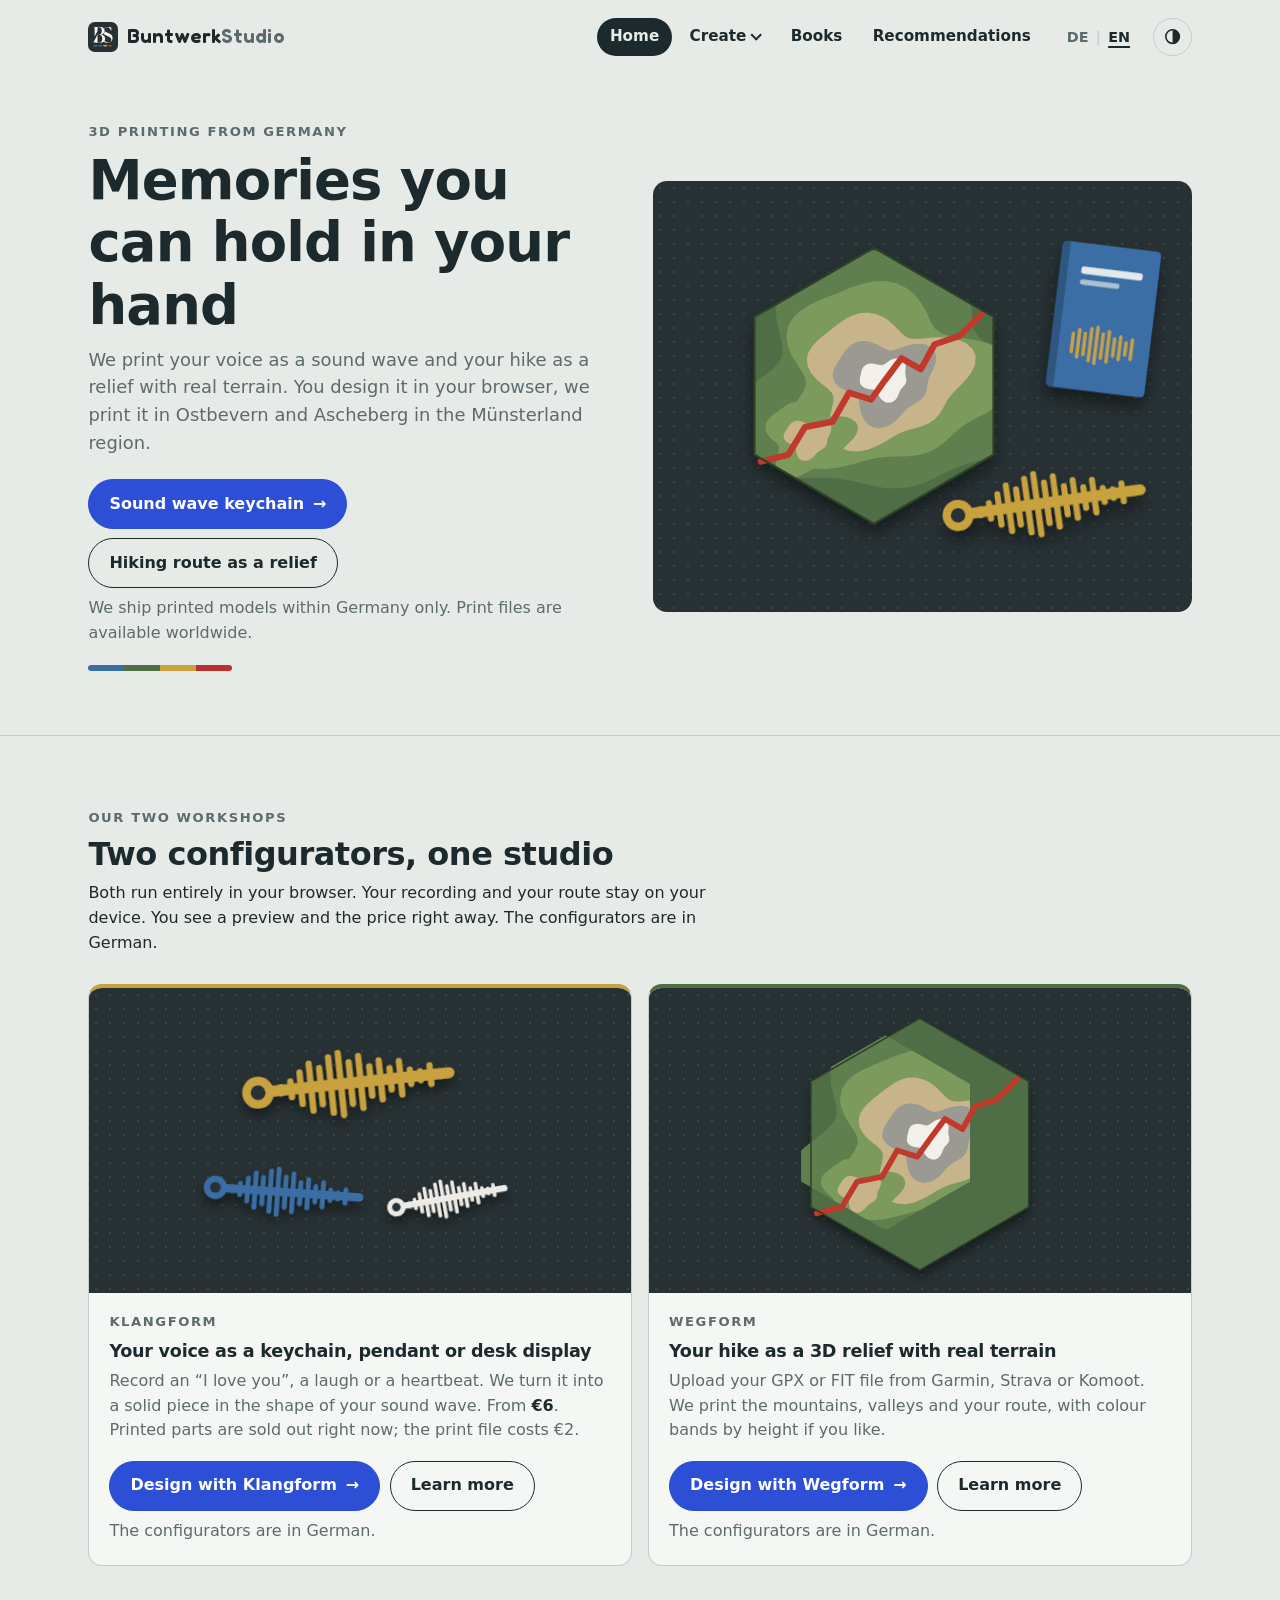
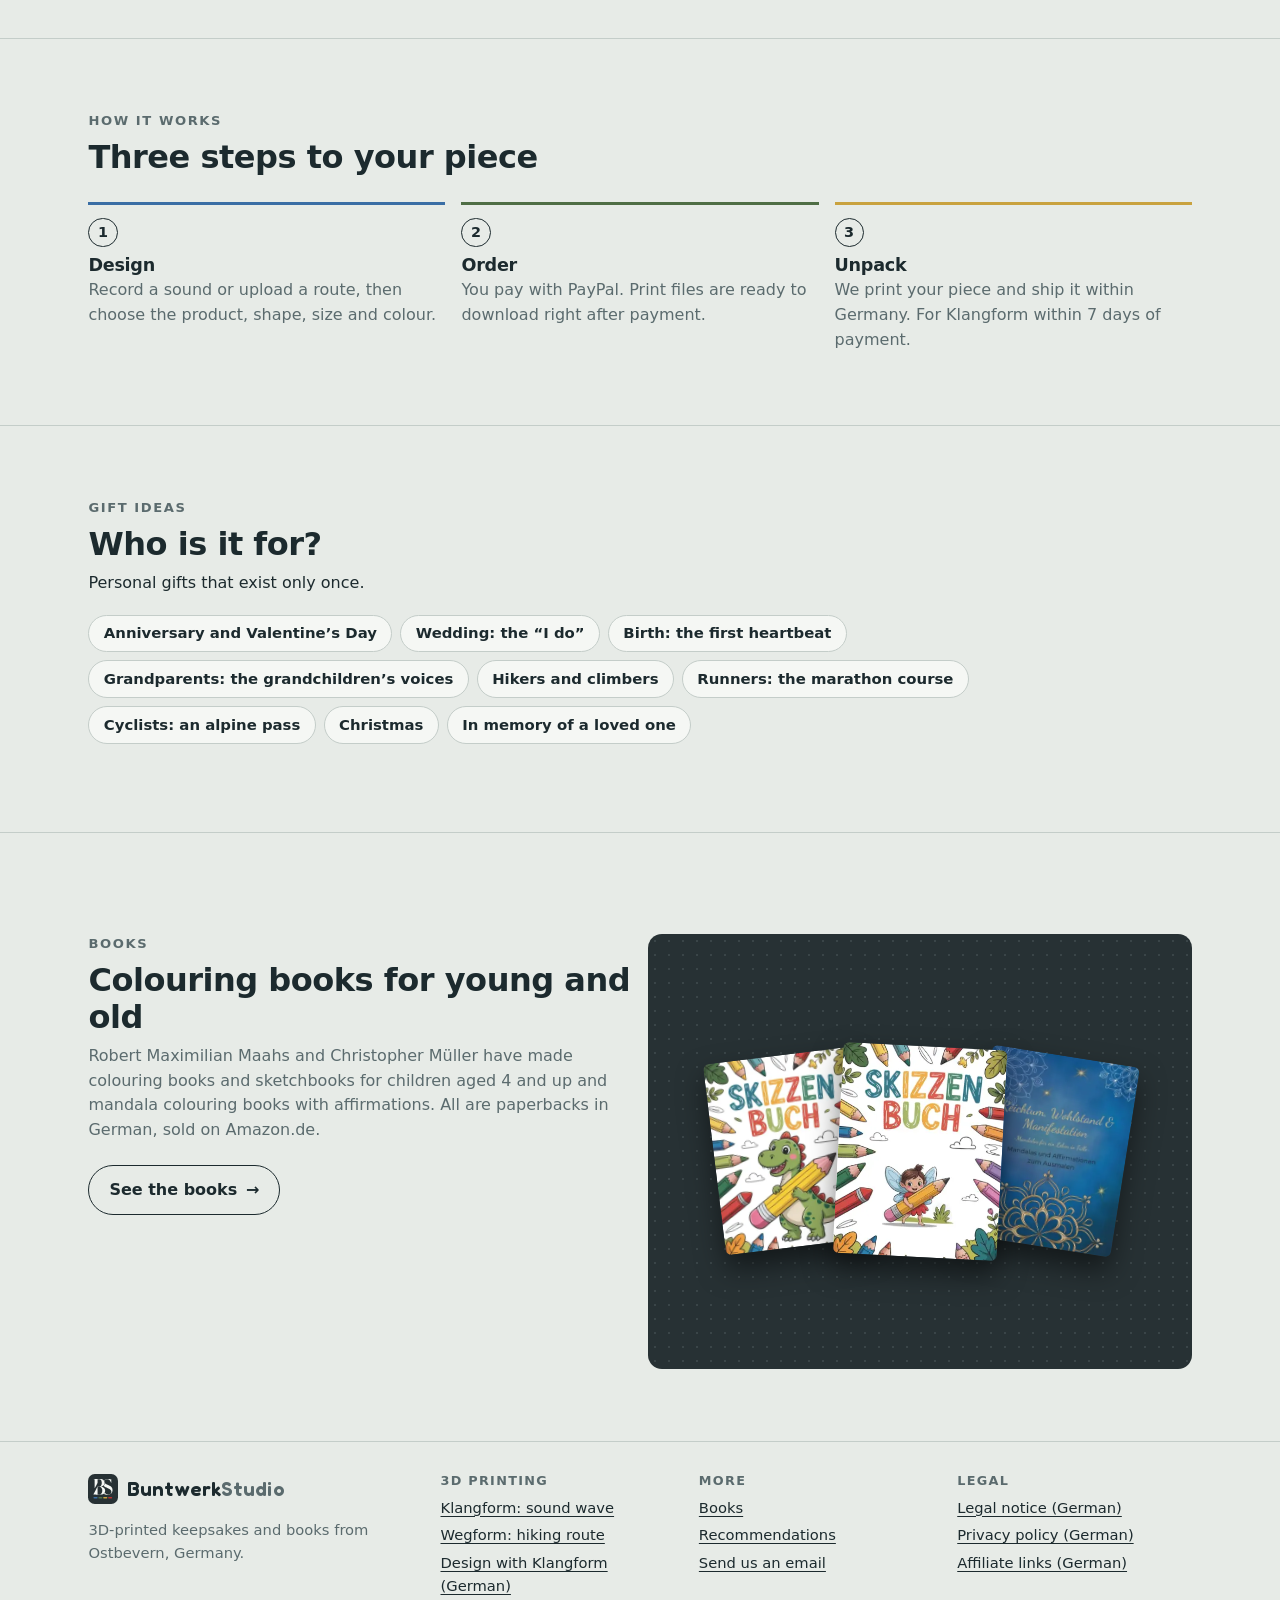
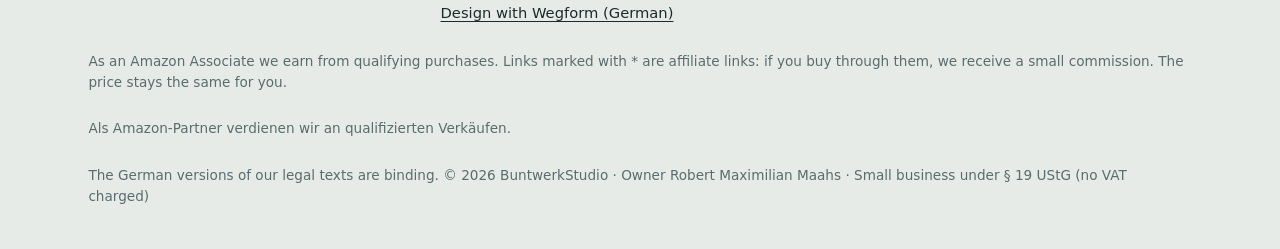
==== commit ec76e114: "Menü: Oberpunkt „Gestalten“/„Create“ mit Untermenü Klangform und Wegform (details/summary, js/menue." ====
--- a/en/index.html
+++ b/en/index.html
@@ -8,17 +8,17 @@
   <title>BuntwerkStudio – sound waves and hiking routes as 3D prints</title>
   <meta name="description" content="Personalised 3D-printed gifts from Germany: your voice as a sound wave keychain (Klangform) and your hiking route as a 3D relief (Wegform). Plus colouring books for children and adults.">
   <meta name="robots" content="index, follow, max-image-preview:large">
-  <link rel="canonical" href="https://buntwerkstudio.github.io/en/">
-  <link rel="alternate" hreflang="de" href="https://buntwerkstudio.github.io/">
-  <link rel="alternate" hreflang="en" href="https://buntwerkstudio.github.io/en/">
-  <link rel="alternate" hreflang="x-default" href="https://buntwerkstudio.github.io/">
+  <link rel="canonical" href="https://buntwerkstudio.de/en/">
+  <link rel="alternate" hreflang="de" href="https://buntwerkstudio.de/">
+  <link rel="alternate" hreflang="en" href="https://buntwerkstudio.de/en/">
+  <link rel="alternate" hreflang="x-default" href="https://buntwerkstudio.de/">
   <meta property="og:type" content="website">
   <meta property="og:locale" content="en_GB">
   <meta property="og:site_name" content="BuntwerkStudio">
   <meta property="og:title" content="BuntwerkStudio – sound waves and hiking routes as 3D prints">
   <meta property="og:description" content="Personalised 3D-printed gifts from Germany: your voice as a sound wave keychain (Klangform) and your hiking route as a 3D relief (Wegform). Plus colouring books for children and adults.">
-  <meta property="og:url" content="https://buntwerkstudio.github.io/en/">
-  <meta property="og:image" content="https://buntwerkstudio.github.io/img/vorschau.png">
+  <meta property="og:url" content="https://buntwerkstudio.de/en/">
+  <meta property="og:image" content="https://buntwerkstudio.de/img/vorschau.png">
   <meta property="og:image:width" content="1200">
   <meta property="og:image:height" content="630">
   <meta name="twitter:card" content="summary_large_image">
@@ -27,10 +27,10 @@
   <link rel="preload" href="../fonts/fredoka-600.woff" as="font" type="font/woff" crossorigin>
   <script src="../js/thema.js"></script>
   <link rel="stylesheet" href="../css/style.css">
-  <script type="application/ld+json">{"@context":"https://schema.org","@type":"Organization","@id":"https://buntwerkstudio.github.io/#organisation","name":"BuntwerkStudio","url":"https://buntwerkstudio.github.io/","logo":"https://buntwerkstudio.github.io/img/logo.png","email":"buntwerkstudio@gmail.com","founder":{"@type":"Person","name":"Robert Maximilian Maahs"},"address":{"@type":"PostalAddress","streetAddress":"Zum Fuchsbau 7","postalCode":"48346","addressLocality":"Ostbevern","addressRegion":"Nordrhein-Westfalen","addressCountry":"DE"},"brand":[{"@type":"Brand","name":"Klangform"},{"@type":"Brand","name":"Wegform"}],"sameAs":["https://klangform.netlify.app/","https://tracks-and-trails.netlify.app/"],"description":"3D-printed personalised keepsakes and books from Ostbevern, Germany."}</script><script type="application/ld+json">{"@context":"https://schema.org","@type":"WebSite","name":"BuntwerkStudio","url":"https://buntwerkstudio.github.io/en/","inLanguage":"en","publisher":{"@id":"https://buntwerkstudio.github.io/#organisation"}}</script>
+  <script type="application/ld+json">{"@context":"https://schema.org","@type":"Organization","@id":"https://buntwerkstudio.de/#organisation","name":"BuntwerkStudio","url":"https://buntwerkstudio.de/","logo":"https://buntwerkstudio.de/img/logo.png","email":"buntwerkstudio@gmail.com","founder":{"@type":"Person","name":"Robert Maximilian Maahs"},"address":{"@type":"PostalAddress","streetAddress":"Zum Fuchsbau 7","postalCode":"48346","addressLocality":"Ostbevern","addressRegion":"Nordrhein-Westfalen","addressCountry":"DE"},"brand":[{"@type":"Brand","name":"Klangform"},{"@type":"Brand","name":"Wegform"}],"sameAs":["https://klangform.netlify.app/","https://tracks-and-trails.netlify.app/"],"description":"3D-printed personalised keepsakes and books from Ostbevern, Germany."}</script><script type="application/ld+json">{"@context":"https://schema.org","@type":"WebSite","name":"BuntwerkStudio","url":"https://buntwerkstudio.de/en/","inLanguage":"en","publisher":{"@id":"https://buntwerkstudio.de/#organisation"}}</script>
 </head>
 <body>
-<header class="huelle kopfzeile"><a class="wortmarke" href="./" aria-label="BuntwerkStudio – Home"><svg viewBox="0 0 320 320" aria-hidden="true"><rect width="320" height="320" rx="72" fill="#273134"/><path transform="translate(58 52) scale(.388)" fill="#f5f7f4" d="M369.5 1.1C341.8 5.3 320 16.7 300.1 37.3C295.1 42.5 295.2 43.6 300.6 49.3L304.1 53L308.9 45.8C311.5 41.8 317.3 35.1 321.7 30.9C339.4 14 360.9 7 386.1 9.8C398.3 11.1 406.1 13.4 417.4 19.1C443.4 32 467.1 60.8 481.6 96.9C485.3 106.2 486.1 107.5 488.4 107.8C489.9 108 491.2 107.6 491.5 106.8C491.8 106.1 491.6 83.3 491.2 56.2L490.5 6.9L484.5 12C480.8 15.2 478 16.8 477 16.4C467.3 12.6 440.9 5.4 426.5 2.8C414 0.5 379.7 -0.5 369.5 1.1ZM79.8 3.8C1.2 4 0 4 0 6C0 7.8 0.8 8 16.2 8.2L32.5 8.5L32.8 133.4C32.9 202.2 33.4 258.8 33.8 259.2C34.2 259.6 39.9 249.5 46.5 236.7C67.6 195.4 89.6 152.9 105.1 123.9L114 107.2L114 57.6L114 8L132.8 8C161.5 8 175.9 11.2 189.9 20.4C212.5 35.5 225.1 60.6 228.2 97.2C232 143 217.9 183.3 192 200.5C177.8 209.9 163 213 131.6 213C117.3 213 112 213.3 111.2 214.2C110.2 215.4 107.6 220.5 87 260.5C81.9 270.4 75.6 282.6 73 287.5C62.4 307.7 0 431.9 0 432.8C0 434.4 88 435.2 152.5 434.1C211.4 433.1 212.7 433.1 225 430.5C254.2 424.4 273.5 415.4 290.5 399.8C302.5 388.8 310.3 376.6 315.8 360.4C320.7 346.1 321.4 340.9 321.4 322.5C321.4 307.9 321.1 304.2 319.1 296.5C307.4 251.9 269.7 222.7 215.5 216.4C198.2 214.4 194.9 213.7 200.5 213.3C214.9 212.2 237.5 205.4 252.4 197.7C287.8 179.6 306 148.4 306 105.9C306 90.2 304.1 79.3 299.2 67.3C285.2 33 254.7 11.6 211.5 6C193 3.6 180.8 3.4 79.8 3.8ZM172 219.4C203 227.6 221.3 242.9 233.3 270.9C240.4 287.2 243 301.3 243 323C243 346.6 239.6 363.6 231.4 380.9C221.1 402.8 206.7 416.6 186 424.3C174.4 428.6 162.6 430 137.1 430L114 430L114 324.2C114 266 114.3 218 114.8 217.6C115.2 217.2 126.8 217 140.5 217.2C159.8 217.6 167 218.1 172 219.4ZM315.5 122C313.4 143.4 303.2 166.5 288.4 182.9C286 185.6 284 188.4 284 189.2C284 192.9 298.7 206.3 314.1 216.6C322 221.8 340.8 231.6 356.5 238.7C360.4 240.4 366.5 243.2 370.3 244.9C374 246.6 385.9 251.8 396.8 256.6C437.1 274.4 454.8 284.6 468.5 298.4C485.6 315.5 493.3 332.1 493.4 352C493.6 386.1 470 413.6 431.5 424.2C426.5 425.6 419.8 426.2 408 426.6C393.5 427.1 390.4 426.9 382 425C357.2 419.4 333.6 404 320.9 384.9L316.5 378.3L310 389.3C306 396.1 300.7 403.4 296.2 408.2L288.8 416L291.7 417.1C299.3 420.1 319.6 426.3 329 428.5C347.4 432.8 355.2 433.9 373.4 435.2C418 438.1 450.4 430.3 476.9 410.1C508.8 385.7 525.2 349.1 525.2 302.5C525.1 271.9 517.8 249.8 500.6 228.3C485.6 209.7 464.4 195.7 430 181.7C425.3 179.8 414.1 175.2 405 171.6C383.3 162.8 356.7 149.6 345.5 142.2C336.3 136.1 324.8 125.6 319.3 118.5L316.2 114.6L315.5 122Z"/><rect x="58" y="246" width="44" height="14" rx="7" fill="#3a6ea5"/><rect x="110" y="246" width="44" height="14" rx="7" fill="#4f6e45"/><rect x="162" y="246" width="44" height="14" rx="7" fill="#c9a23f"/><rect x="214" y="246" width="44" height="14" rx="7" fill="#b8312f"/></svg><span>Buntwerk<b>Studio</b></span></a><nav class="menue" aria-label="Main menu"><a href="./" aria-current="page">Home</a><a href="sound-wave-keychain.html">Klangform</a><a href="hiking-route-3d-relief.html">Wegform</a><a href="books.html">Books</a><a href="recommendations.html">Recommendations</a></nav><nav class="sprache" aria-label="Sprache / Language"><a href="../" lang="de" hreflang="de" data-sprache="de" title="Deutsch">DE</a><span aria-hidden="true">|</span><a href="./" lang="en" hreflang="en" data-sprache="en" title="English" aria-current="true">EN</a></nav></header>
+<header class="huelle kopfzeile"><a class="wortmarke" href="./" aria-label="BuntwerkStudio – Home"><svg viewBox="0 0 320 320" aria-hidden="true"><rect width="320" height="320" rx="72" fill="#273134"/><path transform="translate(58 52) scale(.388)" fill="#f5f7f4" d="M369.5 1.1C341.8 5.3 320 16.7 300.1 37.3C295.1 42.5 295.2 43.6 300.6 49.3L304.1 53L308.9 45.8C311.5 41.8 317.3 35.1 321.7 30.9C339.4 14 360.9 7 386.1 9.8C398.3 11.1 406.1 13.4 417.4 19.1C443.4 32 467.1 60.8 481.6 96.9C485.3 106.2 486.1 107.5 488.4 107.8C489.9 108 491.2 107.6 491.5 106.8C491.8 106.1 491.6 83.3 491.2 56.2L490.5 6.9L484.5 12C480.8 15.2 478 16.8 477 16.4C467.3 12.6 440.9 5.4 426.5 2.8C414 0.5 379.7 -0.5 369.5 1.1ZM79.8 3.8C1.2 4 0 4 0 6C0 7.8 0.8 8 16.2 8.2L32.5 8.5L32.8 133.4C32.9 202.2 33.4 258.8 33.8 259.2C34.2 259.6 39.9 249.5 46.5 236.7C67.6 195.4 89.6 152.9 105.1 123.9L114 107.2L114 57.6L114 8L132.8 8C161.5 8 175.9 11.2 189.9 20.4C212.5 35.5 225.1 60.6 228.2 97.2C232 143 217.9 183.3 192 200.5C177.8 209.9 163 213 131.6 213C117.3 213 112 213.3 111.2 214.2C110.2 215.4 107.6 220.5 87 260.5C81.9 270.4 75.6 282.6 73 287.5C62.4 307.7 0 431.9 0 432.8C0 434.4 88 435.2 152.5 434.1C211.4 433.1 212.7 433.1 225 430.5C254.2 424.4 273.5 415.4 290.5 399.8C302.5 388.8 310.3 376.6 315.8 360.4C320.7 346.1 321.4 340.9 321.4 322.5C321.4 307.9 321.1 304.2 319.1 296.5C307.4 251.9 269.7 222.7 215.5 216.4C198.2 214.4 194.9 213.7 200.5 213.3C214.9 212.2 237.5 205.4 252.4 197.7C287.8 179.6 306 148.4 306 105.9C306 90.2 304.1 79.3 299.2 67.3C285.2 33 254.7 11.6 211.5 6C193 3.6 180.8 3.4 79.8 3.8ZM172 219.4C203 227.6 221.3 242.9 233.3 270.9C240.4 287.2 243 301.3 243 323C243 346.6 239.6 363.6 231.4 380.9C221.1 402.8 206.7 416.6 186 424.3C174.4 428.6 162.6 430 137.1 430L114 430L114 324.2C114 266 114.3 218 114.8 217.6C115.2 217.2 126.8 217 140.5 217.2C159.8 217.6 167 218.1 172 219.4ZM315.5 122C313.4 143.4 303.2 166.5 288.4 182.9C286 185.6 284 188.4 284 189.2C284 192.9 298.7 206.3 314.1 216.6C322 221.8 340.8 231.6 356.5 238.7C360.4 240.4 366.5 243.2 370.3 244.9C374 246.6 385.9 251.8 396.8 256.6C437.1 274.4 454.8 284.6 468.5 298.4C485.6 315.5 493.3 332.1 493.4 352C493.6 386.1 470 413.6 431.5 424.2C426.5 425.6 419.8 426.2 408 426.6C393.5 427.1 390.4 426.9 382 425C357.2 419.4 333.6 404 320.9 384.9L316.5 378.3L310 389.3C306 396.1 300.7 403.4 296.2 408.2L288.8 416L291.7 417.1C299.3 420.1 319.6 426.3 329 428.5C347.4 432.8 355.2 433.9 373.4 435.2C418 438.1 450.4 430.3 476.9 410.1C508.8 385.7 525.2 349.1 525.2 302.5C525.1 271.9 517.8 249.8 500.6 228.3C485.6 209.7 464.4 195.7 430 181.7C425.3 179.8 414.1 175.2 405 171.6C383.3 162.8 356.7 149.6 345.5 142.2C336.3 136.1 324.8 125.6 319.3 118.5L316.2 114.6L315.5 122Z"/><rect x="58" y="246" width="44" height="14" rx="7" fill="#3a6ea5"/><rect x="110" y="246" width="44" height="14" rx="7" fill="#4f6e45"/><rect x="162" y="246" width="44" height="14" rx="7" fill="#c9a23f"/><rect x="214" y="246" width="44" height="14" rx="7" fill="#b8312f"/></svg><span>Buntwerk<b>Studio</b></span></a><nav class="menue" aria-label="Main menu"><a href="./" aria-current="page">Home</a><details class="untermenue"><summary aria-expanded="false">Create</summary><ul><li><a href="sound-wave-keychain.html">Klangform</a></li><li><a href="hiking-route-3d-relief.html">Wegform</a></li></ul></details><a href="books.html">Books</a><a href="recommendations.html">Recommendations</a></nav><nav class="sprache" aria-label="Sprache / Language"><a href="../" lang="de" hreflang="de" data-sprache="de" title="Deutsch">DE</a><span aria-hidden="true">|</span><a href="./" lang="en" hreflang="en" data-sprache="en" title="English" aria-current="true">EN</a></nav></header>
 <main>
 <section class="huelle held">
   <div>
@@ -133,5 +133,6 @@
 </div></footer>
 <script src="../js/partner.js" defer></script>
 <script src="../js/sprache.js" defer></script>
+<script src="../js/menue.js" defer></script>
 </body>
 </html>
--- a/css/style.css
+++ b/css/style.css
@@ -93,6 +93,33 @@
 .menue a:hover { background: var(--flaeche); }
 .menue a[aria-current="page"] { background: var(--tinte); color: var(--grund); }
 
+/* Oberpunkt mit Untermenü, z. B. „Gestalten“ (Aufgabe 2026-11-27_website_menue-gestalten, 28.11.2026) */
+.menue .untermenue { position: relative; background: none; border: 0; border-radius: 0; padding: 0; }
+.menue .untermenue[open] > summary { border-bottom: 0; }
+.menue summary {
+  list-style: none; cursor: pointer; user-select: none;
+  display: inline-flex; align-items: center; gap: .35rem;
+  font-weight: 600; font-size: .95rem; padding: .45rem .8rem; border-radius: 999px;
+}
+.menue summary::-webkit-details-marker { display: none; }
+.menue summary::after {
+  content: ""; width: .42em; height: .42em; margin-top: -.2em;
+  border-right: 2px solid currentColor; border-bottom: 2px solid currentColor;
+  transform: rotate(45deg); transition: transform .15s;
+}
+.menue details[open] > summary::after { transform: rotate(225deg); margin-top: .2em; }
+.menue summary:hover { background: var(--flaeche); }
+.menue summary.aktiv { background: var(--tinte); color: var(--grund); }
+.menue summary:focus-visible, .menue a:focus-visible { outline: 3px solid var(--aktion); outline-offset: 2px; }
+.menue .untermenue ul {
+  list-style: none; margin: 0; padding: .3rem;
+  position: absolute; top: calc(100% + .3rem); left: 0; z-index: 20; min-width: 11rem;
+  background: var(--flaeche); border: 1.5px solid var(--linie); border-radius: var(--radius-gross);
+  box-shadow: 0 8px 24px rgb(0 0 0 / .12);
+}
+.menue .untermenue li a { display: block; }
+.menue .untermenue li a:hover { background: var(--grund); }
+
 /* ---------- Knöpfe (wie Klangform) ---------- */
 .knoepfe { display: flex; flex-wrap: wrap; gap: .6rem; margin-top: 1.4rem; }
 .haupt, .zweit {
@@ -240,6 +267,9 @@
   .karten, .karten.drei, .ablauf { grid-template-columns: 1fr; }
   .kopfzeile { flex-direction: column; align-items: flex-start; gap: .6rem; }
   .menue { margin-left: -.8rem; }
+  .menue details.untermenue[open] { flex-basis: 100%; }
+  .menue .untermenue ul { position: static; display: flex; flex-wrap: wrap; gap: .2rem .3rem; min-width: 0; margin: .15rem 0 .2rem 1.2rem; padding: 0; background: none; border: 0; box-shadow: none; }
+  .menue .untermenue li a { display: inline-block; }
   .knoepfe > a { flex: 1 1 auto; justify-content: center; }
   .fuss-raster { grid-template-columns: 1fr; }
 }
